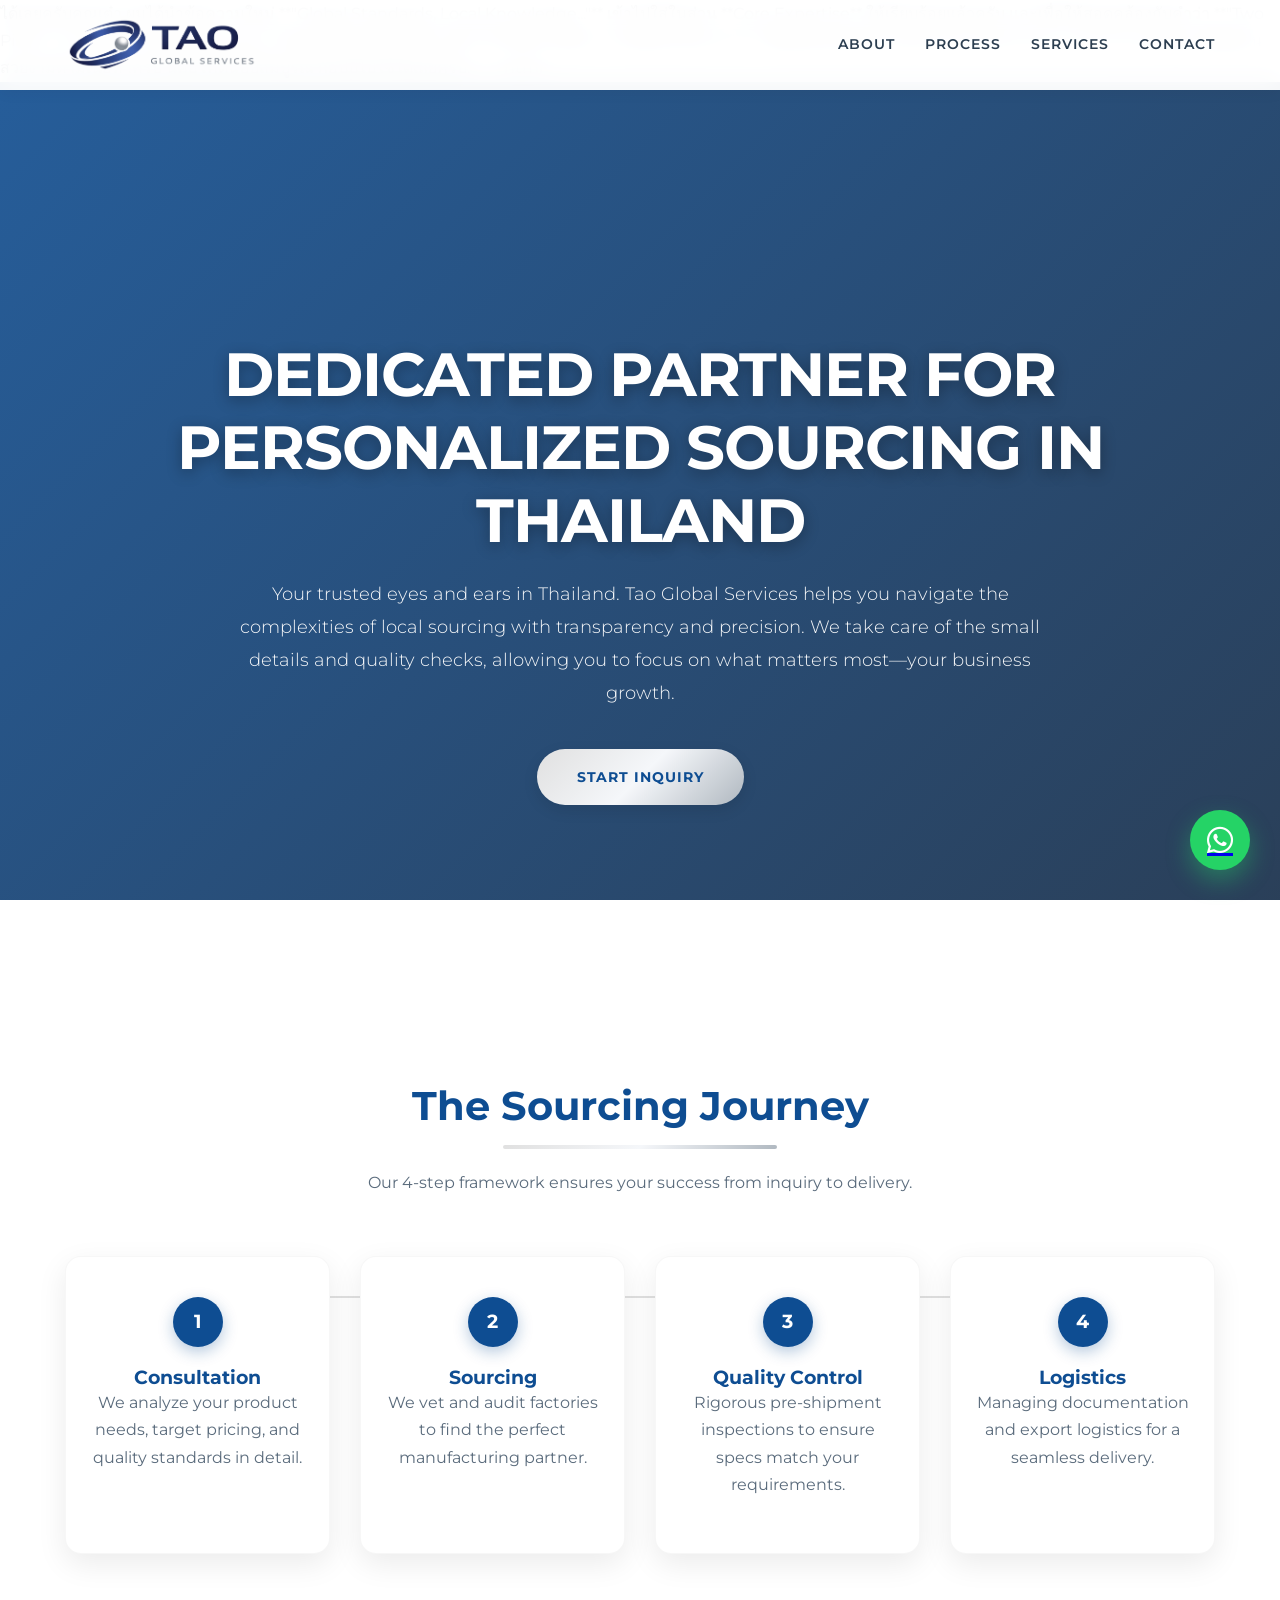
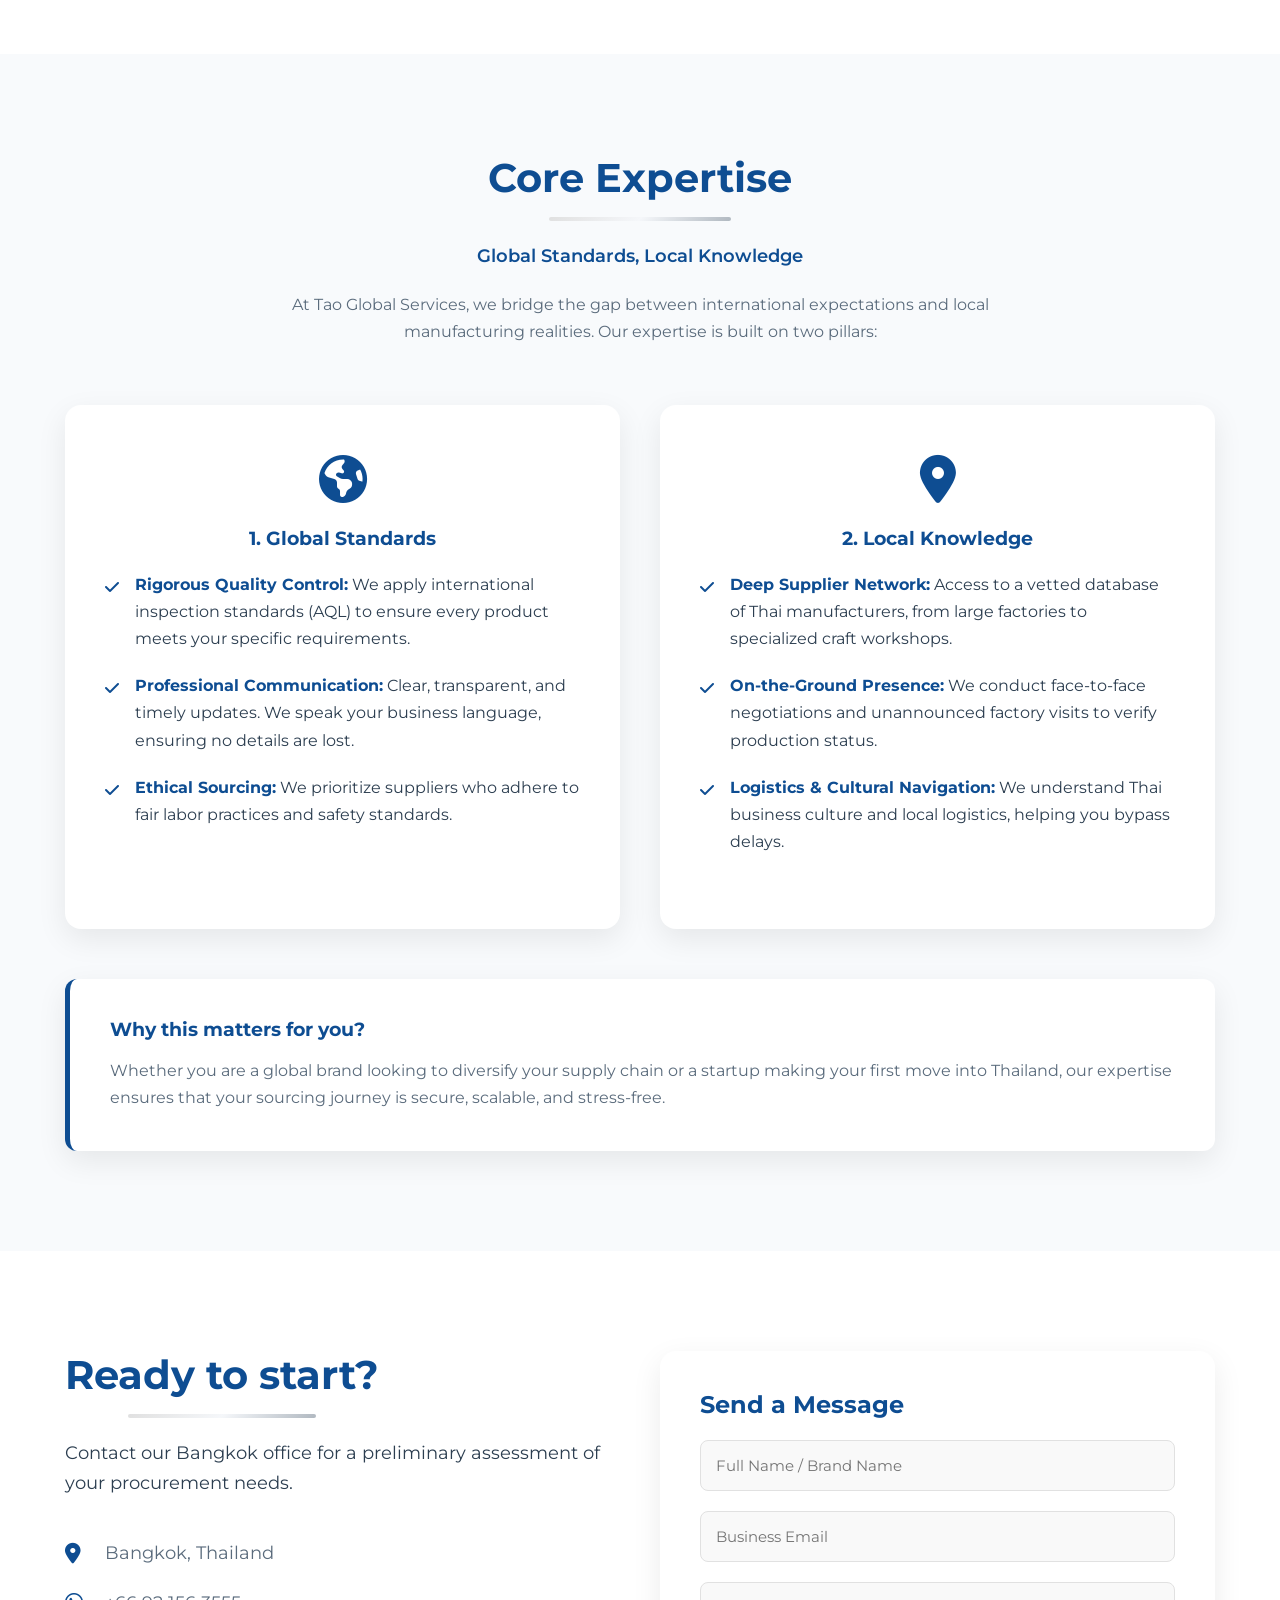
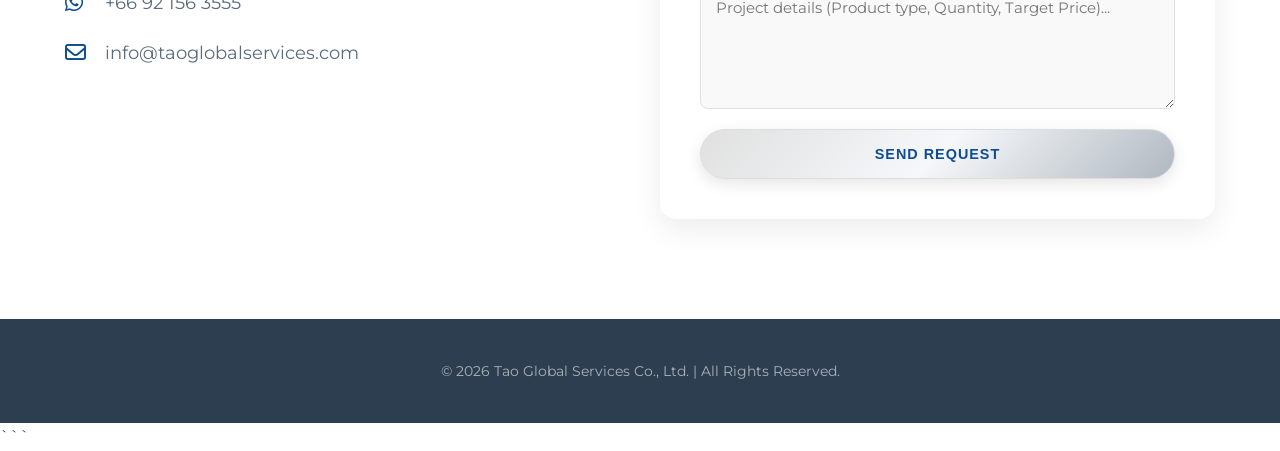
==== index.html @ 36259d22 "Update index.html" ====
ได้เลยครับคุณเต๋า

ผมได้นำข้อความใหม่ **"Global Standards, Local Knowledge..."** เข้าไปใส่ในส่วน **Core Expertise** ให้เรียบร้อยแล้วครับ

และเพื่อให้สอดคล้องกับคำว่า **"Two Pillars" (2 เสาหลัก)** ผมจึงปรับ Layout ในส่วนนี้จากเดิมที่เป็นการ์ด 3 ใบ ให้กลายเป็น **2 คอลัมน์ (ซ้าย-ขวา)** เพื่อให้แบ่งหัวข้อ Global Standards และ Local Knowledge ได้ชัดเจนสวยงามตามเนื้อหาครับ

นี่คือโค้ดฉบับสมบูรณ์ ก๊อปปี้ไปใช้ได้เลยครับ:

```html
<!DOCTYPE html>
<html lang="en">
<head>
    <meta charset="UTF-8">
    <meta name="viewport" content="width=device-width, initial-scale=1.0, maximum-scale=1.0, user-scalable=no">
    
    <title>Tao Global Services | Professional Thailand Sourcing Solutions</title>
    <meta name="description" content="Your trusted sourcing partner in Thailand. Professional procurement, factory verification, and secure export logistics.">
    
    <link href="https://fonts.googleapis.com/css2?family=Montserrat:wght@300;400;500;600;700&display=swap" rel="stylesheet">
    <link rel="stylesheet" href="https://cdnjs.cloudflare.com/ajax/libs/font-awesome/6.4.0/css/all.min.css">

    <style>
        :root {
            --primary-blue: #0E4D92; 
            --secondary-blue: #0b3c73;
            --silver-gradient: linear-gradient(135deg, #E0E0E0 0%, #F5F7FA 50%, #B0B8C0 100%);
            --white: #FFFFFF;
            --bg-light: #F8FAFC;
            --text-dark: #2C3E50;
            --text-gray: #5a6b7c;
            --transition: all 0.4s cubic-bezier(0.165, 0.84, 0.44, 1);
            --shadow-card: 0 10px 30px rgba(0,0,0,0.08);
        }

        /* Reset & Base */
        * { box-sizing: border-box; margin: 0; padding: 0; }
        html { scroll-behavior: smooth; }
        body { 
            font-family: 'Montserrat', sans-serif; 
            background-color: var(--white); 
            color: var(--text-dark); 
            line-height: 1.7; 
            overflow-x: hidden;
        }

        /* Animation Classes */
        .reveal { opacity: 0; transform: translateY(30px); transition: var(--transition); }
        .reveal.active { opacity: 1; transform: translateY(0); }

        /* Typography */
        h1, h2, h3 { color: var(--primary-blue); font-weight: 700; line-height: 1.2; }
        h1 { font-size: clamp(2.2rem, 5vw, 3.8rem); text-transform: uppercase; letter-spacing: -1px; }
        h2 { font-size: clamp(1.8rem, 4vw, 2.5rem); margin-bottom: 20px; position: relative; display: inline-block; }
        h2::after { content: ''; display: block; width: 60%; height: 4px; background: var(--silver-gradient); margin: 15px auto 0; border-radius: 2px; }
        p { color: var(--text-gray); margin-bottom: 15px; }

        /* Utility */
        .container { width: 100%; max-width: 1200px; margin: 0 auto; padding: 0 25px; }
        .section { padding: 100px 0; }
        .text-center { text-align: center; }
        .bg-light { background-color: var(--bg-light); }

        /* HEADER & NAV */
        header { 
            position: fixed; top: 0; left: 0; width: 100%; z-index: 1000; 
            background: rgba(255, 255, 255, 0.95); 
            backdrop-filter: blur(12px); 
            box-shadow: 0 2px 15px rgba(0,0,0,0.05);
            transition: all 0.3s ease;
            padding: 15px 0;
        }
        header.scrolled { padding: 10px 0; }
        header .container { display: flex; justify-content: space-between; align-items: center; position: relative; }
        
        .logo { font-weight: 700; font-size: 1.5rem; text-decoration: none; color: var(--primary-blue); display: flex; align-items: center; gap: 10px; }
        .logo img { height: 60px; width: auto; transition: height 0.3s ease; }
        header.scrolled .logo img { height: 45px; }

        /* Desktop Nav */
        .nav-menu { display: flex; gap: 30px; align-items: center; }
        .nav-menu a { 
            color: var(--text-dark); font-weight: 600; font-size: 0.85rem; 
            text-decoration: none; text-transform: uppercase; letter-spacing: 1px;
            position: relative; padding: 5px 0;
        }
        .nav-menu a::after {
            content: ''; position: absolute; bottom: 0; left: 0; width: 0; height: 2px; 
            background: var(--primary-blue); transition: width 0.3s;
        }
        .nav-menu a:hover { color: var(--primary-blue); }
        .nav-menu a:hover::after { width: 100%; }

        /* Mobile Hamburger */
        .hamburger { display: none; cursor: pointer; font-size: 1.5rem; color: var(--primary-blue); }

        /* HERO SECTION */
        .hero { 
            min-height: 100vh; display: flex; align-items: center; 
            background: linear-gradient(135deg, rgba(14, 77, 146, 0.9), rgba(5, 30, 60, 0.85)), url('https://images.unsplash.com/photo-1486406146926-c627a92ad1ab?q=80&w=1920&auto=format&fit=crop'); 
            background-size: cover; background-position: center; background-attachment: fixed;
            color: var(--white); text-align: center;
            padding-top: 80px;
        }
        
        /* White text for Hero Header */
        .hero h1 { 
            color: #FFFFFF !important; 
            text-shadow: 0 4px 15px rgba(0,0,0,0.3);
            margin-bottom: 20px;
        }
        
        /* Updated width for the longer paragraph */
        .hero p { 
            color: rgba(255,255,255,0.95); 
            font-size: 1.15rem; 
            font-weight: 300; 
            max-width: 800px; 
            margin: 0 auto 30px;
            line-height: 1.8;
        }

        /* TIMELINE PROCESS */
        .timeline-grid { 
            display: grid; grid-template-columns: repeat(auto-fit, minmax(250px, 1fr)); 
            gap: 30px; margin-top: 60px; position: relative; 
        }
        @media (min-width: 900px) {
            .timeline-grid::before {
                content: ''; position: absolute; top: 40px; left: 0; right: 0; height: 2px;
                background: #e0e0e0; z-index: 0; margin: 0 100px;
            }
        }
        .step { 
            background: #fff; padding: 40px 25px; border-radius: 16px; 
            position: relative; box-shadow: var(--shadow-card); z-index: 1;
            border: 1px solid rgba(0,0,0,0.03);
            transition: var(--transition);
        }
        .step:hover { transform: translateY(-5px); }
        .step-num { 
            width: 50px; height: 50px; background: var(--primary-blue); color: #fff; 
            border-radius: 50%; display: flex; align-items: center; justify-content: center; 
            font-weight: 700; font-size: 1.2rem; margin: 0 auto 20px;
            box-shadow: 0 5px 15px rgba(14, 77, 146, 0.3);
        }

        /* SERVICES / CORE EXPERTISE STYLING (NEW 2 PILLARS) */
        .grid-2 { display: grid; grid-template-columns: repeat(auto-fit, minmax(350px, 1fr)); gap: 40px; align-items: start; }
        
        /* Specific card style for expertise to handle lists */
        .expertise-card { 
            padding: 50px 40px; border-radius: 16px; background: #fff; 
            transition: var(--transition); border-bottom: 4px solid transparent; 
            box-shadow: var(--shadow-card); 
            height: 100%;
        }
        .expertise-card:hover { transform: translateY(-5px); border-bottom-color: var(--primary-blue); }
        .expertise-card i { font-size: 3rem; color: var(--primary-blue); margin-bottom: 25px; display: block; text-align: center; }
        
        /* List with Checkmarks */
        .feature-list { list-style: none; padding: 0; margin-top: 20px; text-align: left; }
        .feature-list li { margin-bottom: 20px; padding-left: 30px; position: relative; color: var(--text-dark); }
        .feature-list li::before { 
            content: '\f00c'; font-family: 'Font Awesome 6 Free'; font-weight: 900; 
            position: absolute; left: 0; top: 3px; color: var(--primary-blue); font-size: 1rem; 
        }
        .feature-list strong { color: var(--primary-blue); font-weight: 700; }

        /* CONTACT SECTION */
        .contact-info p { font-size: 1.1rem; margin-bottom: 20px; display: flex; align-items: center; gap: 15px; }
        .contact-info i { color: var(--primary-blue); font-size: 1.3rem; width: 25px; }
        
        /* FORM STYLING */
        form { background:#fff; padding:40px; border-radius:16px; box-shadow: var(--shadow-card); }
        input, textarea {
            width: 100%; padding: 15px; margin-bottom: 20px; border: 1px solid #e1e1e1;
            border-radius: 8px; font-family: inherit; font-size: 0.95rem;
            transition: 0.3s; background: #f9f9f9;
        }
        input:focus, textarea:focus {
            outline: none; border-color: var(--primary-blue); background: #fff;
            box-shadow: 0 0 0 4px rgba(14, 77, 146, 0.1);
        }

        /* Buttons */
        .btn { 
            padding: 16px 40px; border-radius: 50px; font-weight: 700; 
            text-transform: uppercase; text-decoration: none; display: inline-block; 
            transition: 0.3s; cursor: pointer; border: none; letter-spacing: 1px;
            font-size: 0.9rem;
        }
        .btn-silver { 
            background: var(--silver-gradient); color: var(--primary-blue); 
            box-shadow: 0 5px 15px rgba(0,0,0,0.1);
        }
        .btn-silver:hover { 
            transform: translateY(-3px); box-shadow: 0 10px 25px rgba(0,0,0,0.15); 
            background: #fff;
        }

        /* WhatsApp */
        .whatsapp-float { 
            position: fixed; bottom: 30px; right: 30px; width: 60px; height: 60px; 
            background: #25d366; border-radius: 50%; display: flex; 
            align-items: center; justify-content: center; 
            box-shadow: 0 10px 25px rgba(37, 211, 102, 0.4); z-index: 9999; 
            transition: 0.3s;
        }
        .whatsapp-float:hover { transform: scale(1.1); }

        /* FOOTER */
        footer { background: var(--text-dark); color: #fff; padding: 40px 0; font-size: 0.9rem; }
        footer p { color: rgba(255,255,255,0.6); margin: 0; }

        /* RESPONSIVE (MOBILE) */
        @media (max-width: 900px) {
            .hamburger { display: block; }
            .nav-menu { 
                position: absolute; top: 100%; left: 0; width: 100%; 
                background: #fff; flex-direction: column; gap: 0; 
                max-height: 0; overflow: hidden; transition: 0.4s ease-in-out;
                box-shadow: 0 10px 20px rgba(0,0,0,0.05);
            }
            .nav-menu.active { max-height: 300px; padding: 20px 0; }
            .nav-menu a { width: 100%; text-align: center; padding: 15px; border-bottom: 1px solid #f0f0f0; }
            
            .section { padding: 60px 0; }
            h1 { font-size: 2.2rem; }
            .hero p { font-size: 1rem; padding: 0 10px; }
            .grid-2 { grid-template-columns: 1fr; gap: 40px; }
            .timeline-grid::before { display: none; }
        }
    </style>
</head>
<body>

    <header id="main-header">
        <div class="container">
            <a href="#" class="logo">
                <img src="logo.png" alt="Tao Global Services Logo">
            </a>

            <div class="hamburger" id="mobile-toggle">
                <i class="fa-solid fa-bars"></i>
            </div>

            <nav class="nav-menu" id="nav-menu">
                <a href="#about" onclick="closeMenu()">About</a>
                <a href="#process" onclick="closeMenu()">Process</a>
                <a href="#services" onclick="closeMenu()">Services</a>
                <a href="#contact" onclick="closeMenu()">Contact</a>
            </nav>
        </div>
    </header>

    <section id="about" class="hero">
        <div class="container">
            <h1 class="reveal">Dedicated Partner for <br> Personalized Sourcing in Thailand</h1>
            <p class="reveal">
                Your trusted eyes and ears in Thailand. Tao Global Services helps you navigate the complexities of local sourcing with transparency and precision. We take care of the small details and quality checks, allowing you to focus on what matters most—your business growth.
            </p>
            <div class="reveal" style="margin-top: 40px;">
                <a href="#contact" class="btn btn-silver">Start Inquiry</a>
            </div>
        </div>
    </section>

    <section id="process" class="section">
        <div class="container text-center">
            <h2 class="reveal">The Sourcing Journey</h2>
            <p class="reveal">Our 4-step framework ensures your success from inquiry to delivery.</p>
            
            <div class="timeline-grid">
                <div class="step reveal">
                    <div class="step-num">1</div>
                    <h3>Consultation</h3>
                    <p>We analyze your product needs, target pricing, and quality standards in detail.</p>
                </div>
                <div class="step reveal">
                    <div class="step-num">2</div>
                    <h3>Sourcing</h3>
                    <p>We vet and audit factories to find the perfect manufacturing partner.</p>
                </div>
                <div class="step reveal">
                    <div class="step-num">3</div>
                    <h3>Quality Control</h3>
                    <p>Rigorous pre-shipment inspections to ensure specs match your requirements.</p>
                </div>
                <div class="step reveal">
                    <div class="step-num">4</div>
                    <h3>Logistics</h3>
                    <p>Managing documentation and export logistics for a seamless delivery.</p>
                </div>
            </div>
        </div>
    </section>

    <section id="services" class="section bg-light">
        <div class="container">
            <div class="text-center reveal" style="margin-bottom: 60px;">
                <h2>Core Expertise</h2>
                <p style="font-size:1.1rem; color: var(--primary-blue); font-weight:600;">Global Standards, Local Knowledge</p>
                <p style="max-width: 800px; margin: 20px auto;">
                    At Tao Global Services, we bridge the gap between international expectations and local manufacturing realities. Our expertise is built on two pillars:
                </p>
            </div>
            
            <div class="grid-2" style="align-items: stretch;">
                
                <div class="expertise-card reveal">
                    <i class="fa-solid fa-earth-americas"></i>
                    <h3 class="text-center">1. Global Standards</h3>
                    <ul class="feature-list">
                        <li><strong>Rigorous Quality Control:</strong> We apply international inspection standards (AQL) to ensure every product meets your specific requirements.</li>
                        <li><strong>Professional Communication:</strong> Clear, transparent, and timely updates. We speak your business language, ensuring no details are lost.</li>
                        <li><strong>Ethical Sourcing:</strong> We prioritize suppliers who adhere to fair labor practices and safety standards.</li>
                    </ul>
                </div>

                <div class="expertise-card reveal">
                    <i class="fa-solid fa-location-dot"></i>
                    <h3 class="text-center">2. Local Knowledge</h3>
                    <ul class="feature-list">
                        <li><strong>Deep Supplier Network:</strong> Access to a vetted database of Thai manufacturers, from large factories to specialized craft workshops.</li>
                        <li><strong>On-the-Ground Presence:</strong> We conduct face-to-face negotiations and unannounced factory visits to verify production status.</li>
                        <li><strong>Logistics & Cultural Navigation:</strong> We understand Thai business culture and local logistics, helping you bypass delays.</li>
                    </ul>
                </div>

            </div>

            <div class="reveal" style="margin-top: 50px; background: #fff; padding: 40px; border-radius: 12px; border-left: 5px solid var(--primary-blue); box-shadow: var(--shadow-card);">
                <h3 style="margin-bottom: 15px;">Why this matters for you?</h3>
                <p style="margin-bottom: 0;">Whether you are a global brand looking to diversify your supply chain or a startup making your first move into Thailand, our expertise ensures that your sourcing journey is secure, scalable, and stress-free.</p>
            </div>
        </div>
    </section>

    <section id="contact" class="section">
        <div class="container">
            <div class="grid-2">
                <div class="reveal contact-info">
                    <h2>Ready to start?</h2>
                    <p style="color:var(--text-dark);">Contact our Bangkok office for a preliminary assessment of your procurement needs.</p>
                    <div style="margin-top: 40px;">
                        <p><i class="fa-solid fa-location-dot"></i> Bangkok, Thailand</p>
                        <p><i class="fa-brands fa-whatsapp"></i> +66 92 156 3555</p>
                        <p><i class="fa-regular fa-envelope"></i> info@taoglobalservices.com</p>
                    </div>
                </div>
                <div class="reveal">
                    <form action="https://formspree.io/f/mojqeqaz" method="POST">
                        <h3 style="margin-bottom:20px; font-size:1.5rem;">Send a Message</h3>
                        <input type="text" name="name" placeholder="Full Name / Brand Name" required>
                        <input type="email" name="email" placeholder="Business Email" required>
                        <textarea name="message" rows="5" placeholder="Project details (Product type, Quantity, Target Price)..." required></textarea>
                        <button type="submit" class="btn btn-silver" style="width:100%; border:1px solid #ddd;">Send Request</button>
                    </form>
                </div>
            </div>
        </div>
    </section>

    <footer>
        <div class="container text-center">
            <p>&copy; 2026 Tao Global Services Co., Ltd. | All Rights Reserved.</p>
        </div>
    </footer>

    <a href="https://wa.me/66921563555" class="whatsapp-float" target="_blank">
        <i class="fa-brands fa-whatsapp" style="color:white; font-size: 30px;"></i>
    </a>

    <script>
        // Header Shrink
        window.addEventListener('scroll', function() {
            const header = document.getElementById('main-header');
            if (window.scrollY > 50) {
                header.classList.add('scrolled');
            } else {
                header.classList.remove('scrolled');
            }
        });

        // Mobile Menu Toggle
        const toggle = document.getElementById('mobile-toggle');
        const nav = document.getElementById('nav-menu');
        
        toggle.addEventListener('click', () => {
            nav.classList.toggle('active');
        });

        function closeMenu() {
            nav.classList.remove('active');
        }

        // Scroll Reveal Animation
        const observer = new IntersectionObserver((entries) => {
            entries.forEach(entry => {
                if (entry.isIntersecting) {
                    entry.target.classList.add('active');
                }
            });
        }, { threshold: 0.1 });

        document.querySelectorAll('.reveal').forEach((el) => observer.observe(el));
    </script>

</body>
</html>

```
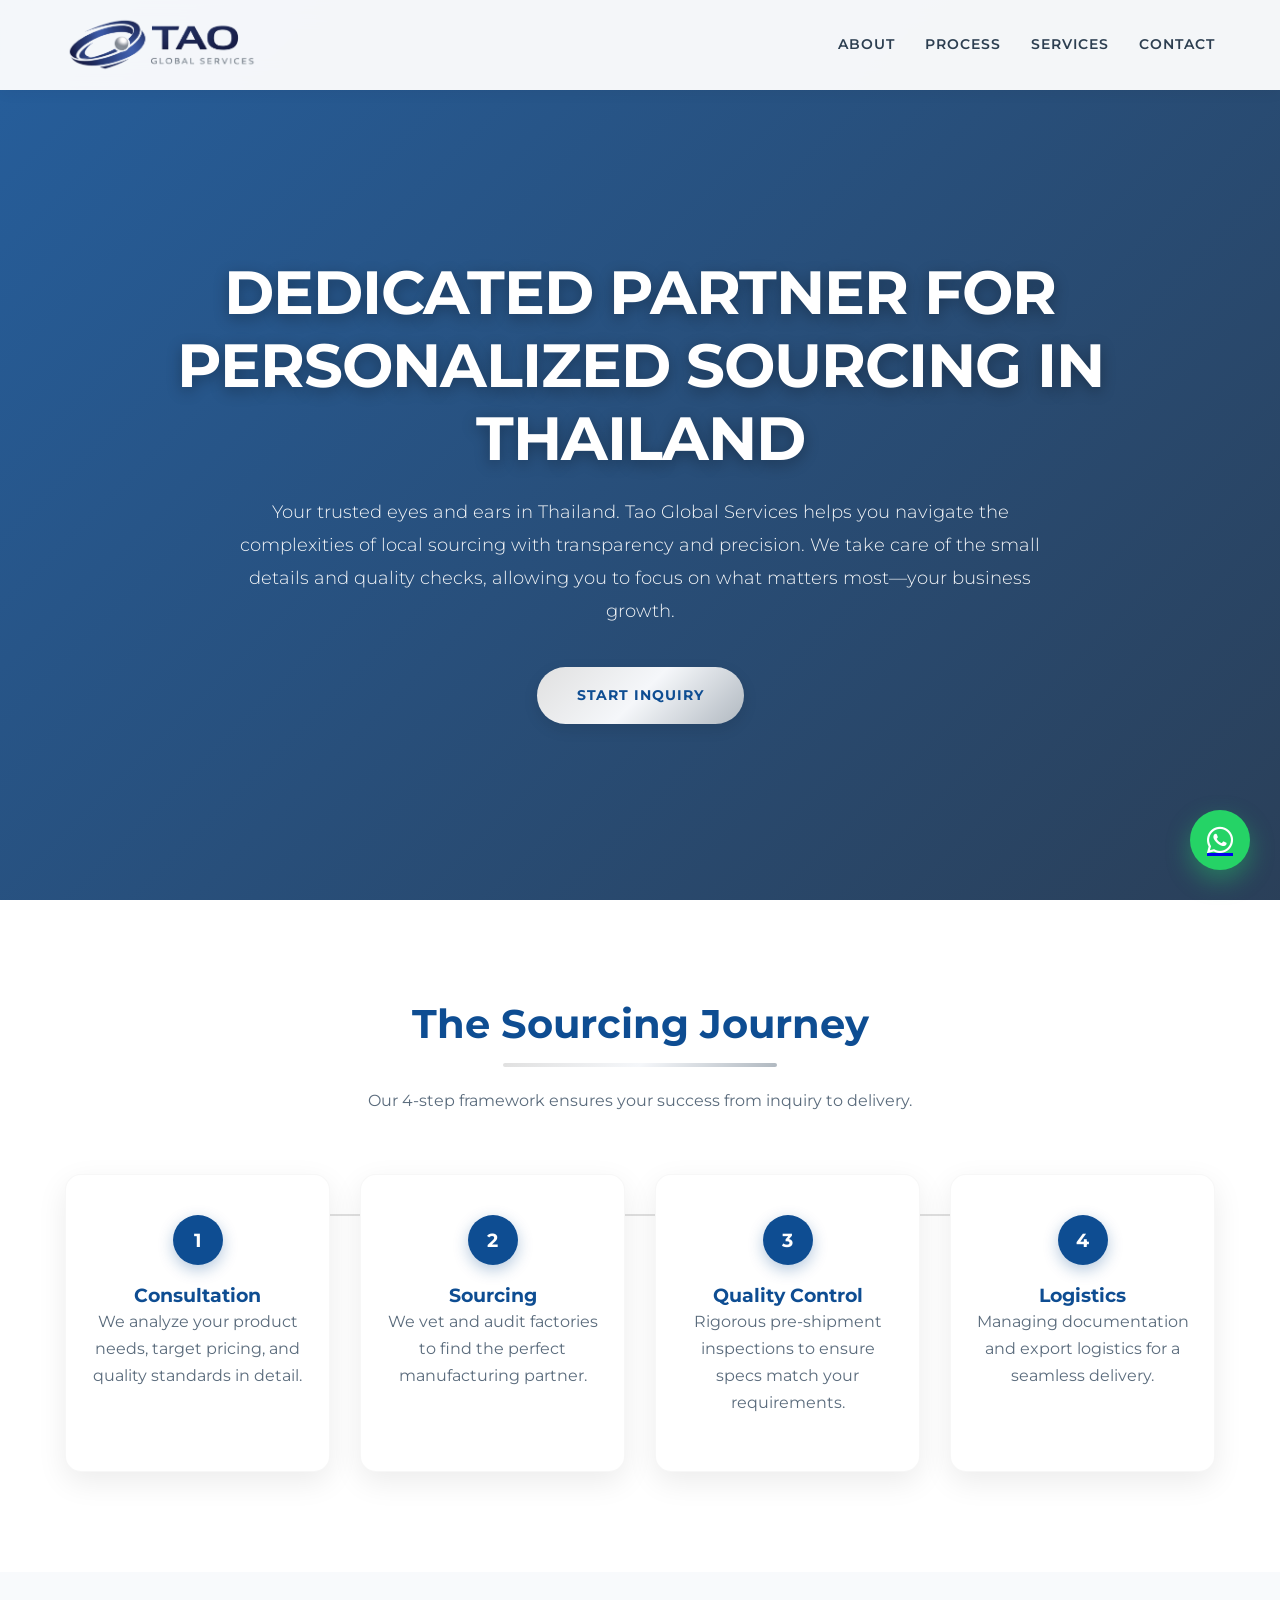
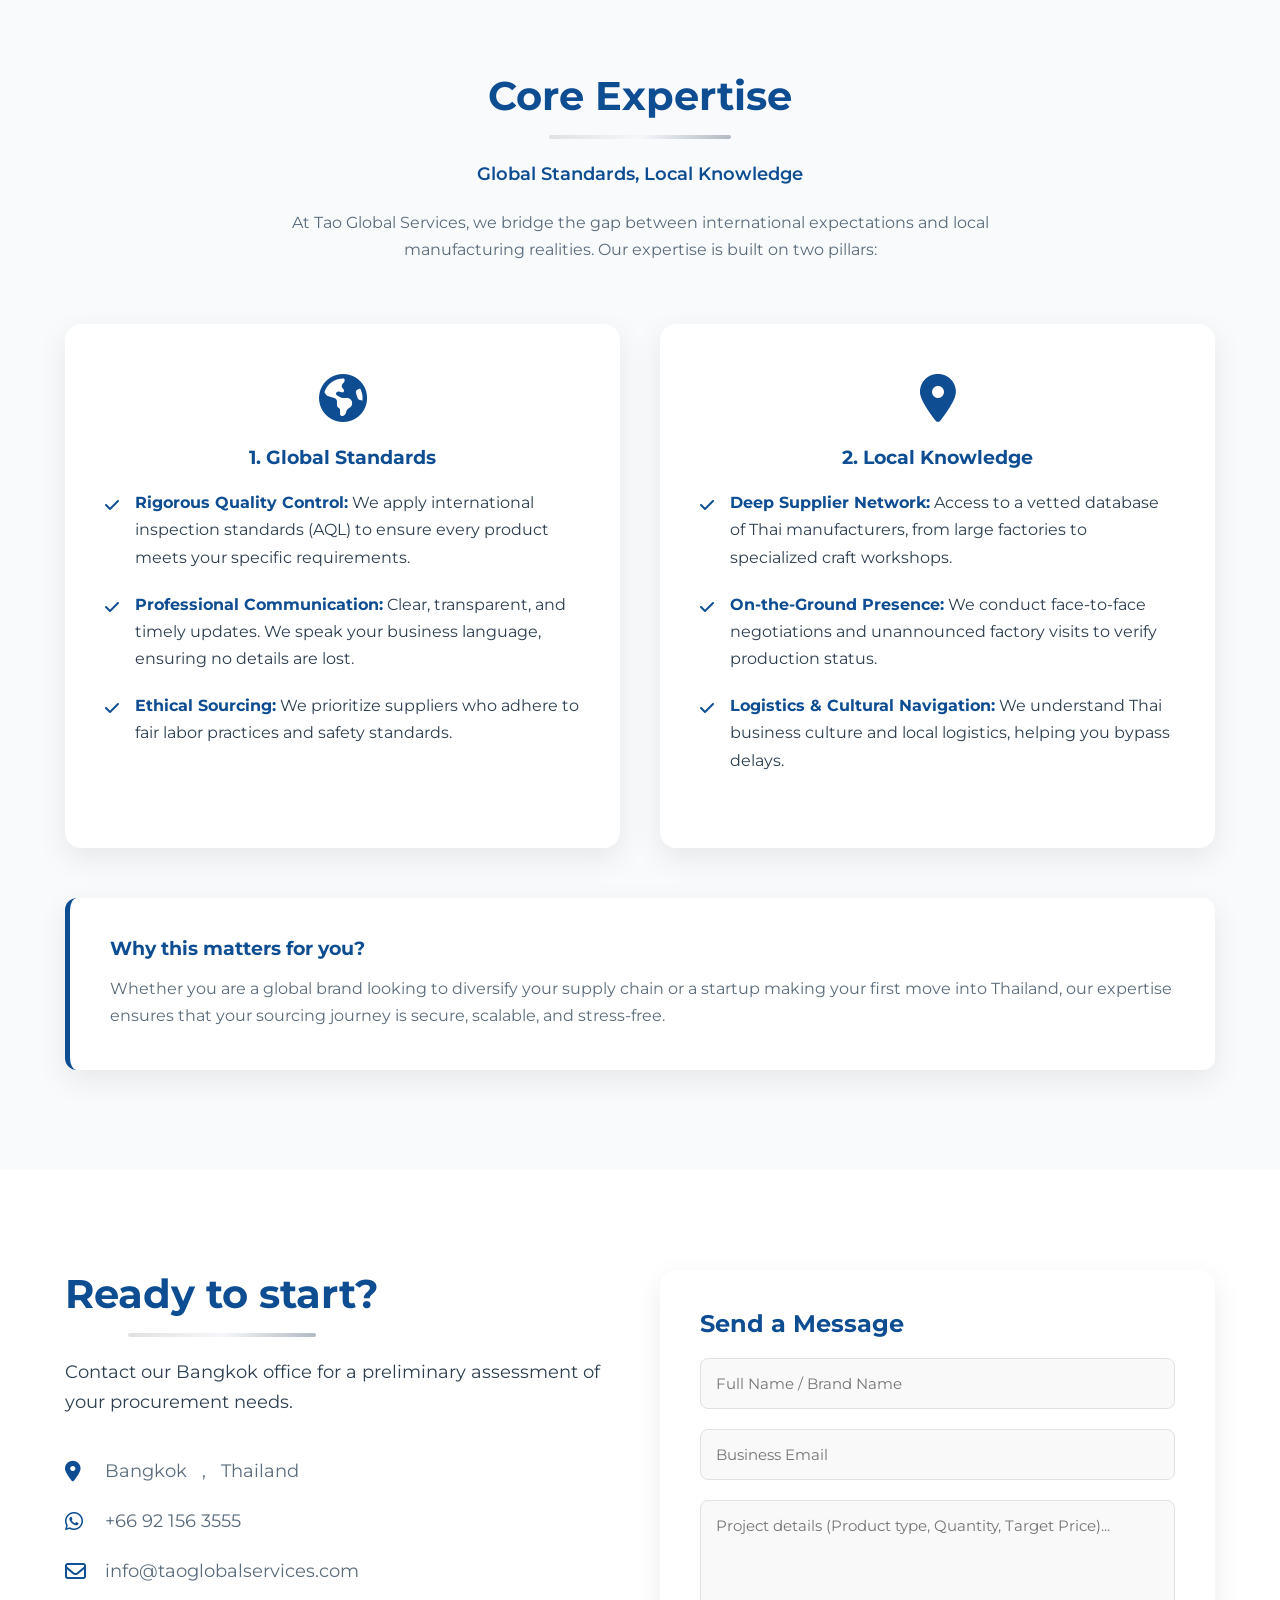
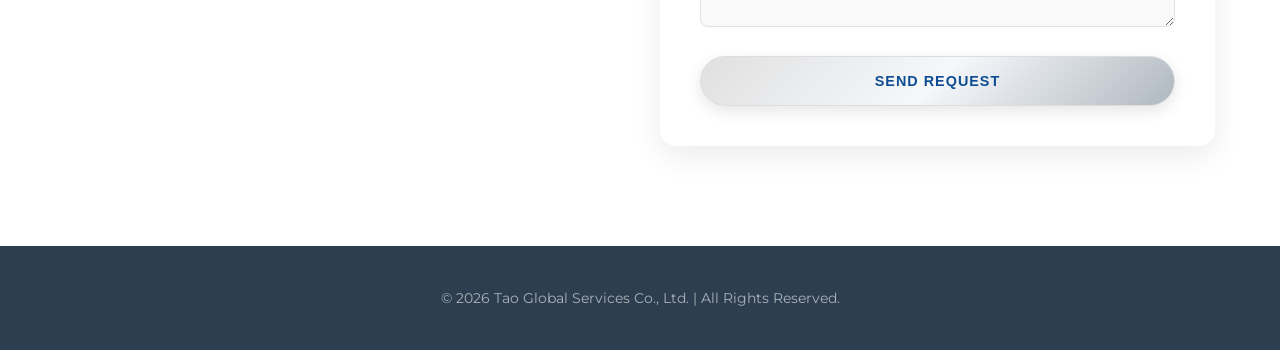
==== commit 323347f9: "Update index.html" ====
--- a/index.html
+++ b/index.html
@@ -1,22 +1,23 @@
-ได้เลยครับคุณเต๋า
-
-ผมได้นำข้อความใหม่ **"Global Standards, Local Knowledge..."** เข้าไปใส่ในส่วน **Core Expertise** ให้เรียบร้อยแล้วครับ
-
-และเพื่อให้สอดคล้องกับคำว่า **"Two Pillars" (2 เสาหลัก)** ผมจึงปรับ Layout ในส่วนนี้จากเดิมที่เป็นการ์ด 3 ใบ ให้กลายเป็น **2 คอลัมน์ (ซ้าย-ขวา)** เพื่อให้แบ่งหัวข้อ Global Standards และ Local Knowledge ได้ชัดเจนสวยงามตามเนื้อหาครับ
-
-นี่คือโค้ดฉบับสมบูรณ์ ก๊อปปี้ไปใช้ได้เลยครับ:
-
-```html
 <!DOCTYPE html>
 <html lang="en">
 <head>
     <meta charset="UTF-8">
     <meta name="viewport" content="width=device-width, initial-scale=1.0, maximum-scale=1.0, user-scalable=no">
     
-    <title>Tao Global Services | Professional Thailand Sourcing Solutions</title>
-    <meta name="description" content="Your trusted sourcing partner in Thailand. Professional procurement, factory verification, and secure export logistics.">
+    <title>Tao Global Services | Professional Thailand Sourcing & Procurement</title>
+    <meta name="description" content="Your dedicated sourcing partner in Thailand. We handle factory verification, quality control (QC), and export logistics. Global standards, local expertise.">
+    <meta name="keywords" content="Thailand Sourcing Agent, Sourcing Company Bangkok, Factory Audit Thailand, Procurement Service Thailand, Tao Global Services">
+    <meta name="author" content="Tao Global Services Co., Ltd.">
     
-    <link href="https://fonts.googleapis.com/css2?family=Montserrat:wght@300;400;500;600;700&display=swap" rel="stylesheet">
+    <link rel="canonical" href="https://www.taoglobalservices.com/" />
+
+    <link rel="icon" type="image/png" href="favicon.png">
+
+    <meta property="og:type" content="website">
+    <meta property="og:url" content="https://www.taoglobalservices.com/">
+    <meta property="og:title" content="Tao Global Services | Your Sourcing Gateway to Thailand">
+    <meta property="og:description" content="Transparency, Reliability, Growth. We bridge the gap between international expectations and local manufacturing realities.">
+    <meta property="og:image" content="https://images.unsplash.com/photo-1486406146926-c627a92ad1ab?q=80&w=1200"> <link href="https://fonts.googleapis.com/css2?family=Montserrat:wght@300;400;500;600;700&display=swap" rel="stylesheet">
     <link rel="stylesheet" href="https://cdnjs.cloudflare.com/ajax/libs/font-awesome/6.4.0/css/all.min.css">
 
     <style>
@@ -76,7 +77,6 @@
         .logo img { height: 60px; width: auto; transition: height 0.3s ease; }
         header.scrolled .logo img { height: 45px; }
 
-        /* Desktop Nav */
         .nav-menu { display: flex; gap: 30px; align-items: center; }
         .nav-menu a { 
             color: var(--text-dark); font-weight: 600; font-size: 0.85rem; 
@@ -90,7 +90,6 @@
         .nav-menu a:hover { color: var(--primary-blue); }
         .nav-menu a:hover::after { width: 100%; }
 
-        /* Mobile Hamburger */
         .hamburger { display: none; cursor: pointer; font-size: 1.5rem; color: var(--primary-blue); }
 
         /* HERO SECTION */
@@ -101,22 +100,14 @@
             color: var(--white); text-align: center;
             padding-top: 80px;
         }
-        
-        /* White text for Hero Header */
         .hero h1 { 
             color: #FFFFFF !important; 
             text-shadow: 0 4px 15px rgba(0,0,0,0.3);
             margin-bottom: 20px;
         }
-        
-        /* Updated width for the longer paragraph */
         .hero p { 
-            color: rgba(255,255,255,0.95); 
-            font-size: 1.15rem; 
-            font-weight: 300; 
-            max-width: 800px; 
-            margin: 0 auto 30px;
-            line-height: 1.8;
+            color: rgba(255,255,255,0.95); font-size: 1.15rem; font-weight: 300; 
+            max-width: 800px; margin: 0 auto 30px; line-height: 1.8;
         }
 
         /* TIMELINE PROCESS */
@@ -133,8 +124,7 @@
         .step { 
             background: #fff; padding: 40px 25px; border-radius: 16px; 
             position: relative; box-shadow: var(--shadow-card); z-index: 1;
-            border: 1px solid rgba(0,0,0,0.03);
-            transition: var(--transition);
+            border: 1px solid rgba(0,0,0,0.03); transition: var(--transition);
         }
         .step:hover { transform: translateY(-5px); }
         .step-num { 
@@ -144,20 +134,16 @@
             box-shadow: 0 5px 15px rgba(14, 77, 146, 0.3);
         }
 
-        /* SERVICES / CORE EXPERTISE STYLING (NEW 2 PILLARS) */
+        /* EXPERTISE SECTION */
         .grid-2 { display: grid; grid-template-columns: repeat(auto-fit, minmax(350px, 1fr)); gap: 40px; align-items: start; }
-        
-        /* Specific card style for expertise to handle lists */
         .expertise-card { 
             padding: 50px 40px; border-radius: 16px; background: #fff; 
             transition: var(--transition); border-bottom: 4px solid transparent; 
-            box-shadow: var(--shadow-card); 
-            height: 100%;
+            box-shadow: var(--shadow-card); height: 100%;
         }
         .expertise-card:hover { transform: translateY(-5px); border-bottom-color: var(--primary-blue); }
         .expertise-card i { font-size: 3rem; color: var(--primary-blue); margin-bottom: 25px; display: block; text-align: center; }
         
-        /* List with Checkmarks */
         .feature-list { list-style: none; padding: 0; margin-top: 20px; text-align: left; }
         .feature-list li { margin-bottom: 20px; padding-left: 30px; position: relative; color: var(--text-dark); }
         .feature-list li::before { 
@@ -170,7 +156,6 @@
         .contact-info p { font-size: 1.1rem; margin-bottom: 20px; display: flex; align-items: center; gap: 15px; }
         .contact-info i { color: var(--primary-blue); font-size: 1.3rem; width: 25px; }
         
-        /* FORM STYLING */
         form { background:#fff; padding:40px; border-radius:16px; box-shadow: var(--shadow-card); }
         input, textarea {
             width: 100%; padding: 15px; margin-bottom: 20px; border: 1px solid #e1e1e1;
@@ -182,37 +167,28 @@
             box-shadow: 0 0 0 4px rgba(14, 77, 146, 0.1);
         }
 
-        /* Buttons */
         .btn { 
             padding: 16px 40px; border-radius: 50px; font-weight: 700; 
             text-transform: uppercase; text-decoration: none; display: inline-block; 
-            transition: 0.3s; cursor: pointer; border: none; letter-spacing: 1px;
-            font-size: 0.9rem;
+            transition: 0.3s; cursor: pointer; border: none; letter-spacing: 1px; font-size: 0.9rem;
         }
         .btn-silver { 
-            background: var(--silver-gradient); color: var(--primary-blue); 
-            box-shadow: 0 5px 15px rgba(0,0,0,0.1);
+            background: var(--silver-gradient); color: var(--primary-blue); box-shadow: 0 5px 15px rgba(0,0,0,0.1);
         }
         .btn-silver:hover { 
-            transform: translateY(-3px); box-shadow: 0 10px 25px rgba(0,0,0,0.15); 
-            background: #fff;
-        }
-
-        /* WhatsApp */
+            transform: translateY(-3px); box-shadow: 0 10px 25px rgba(0,0,0,0.15); background: #fff;
+        }
+
         .whatsapp-float { 
             position: fixed; bottom: 30px; right: 30px; width: 60px; height: 60px; 
-            background: #25d366; border-radius: 50%; display: flex; 
-            align-items: center; justify-content: center; 
-            box-shadow: 0 10px 25px rgba(37, 211, 102, 0.4); z-index: 9999; 
-            transition: 0.3s;
+            background: #25d366; border-radius: 50%; display: flex; align-items: center; justify-content: center; 
+            box-shadow: 0 10px 25px rgba(37, 211, 102, 0.4); z-index: 9999; transition: 0.3s;
         }
         .whatsapp-float:hover { transform: scale(1.1); }
 
-        /* FOOTER */
         footer { background: var(--text-dark); color: #fff; padding: 40px 0; font-size: 0.9rem; }
         footer p { color: rgba(255,255,255,0.6); margin: 0; }
 
-        /* RESPONSIVE (MOBILE) */
         @media (max-width: 900px) {
             .hamburger { display: block; }
             .nav-menu { 
@@ -223,7 +199,6 @@
             }
             .nav-menu.active { max-height: 300px; padding: 20px 0; }
             .nav-menu a { width: 100%; text-align: center; padding: 15px; border-bottom: 1px solid #f0f0f0; }
-            
             .section { padding: 60px 0; }
             h1 { font-size: 2.2rem; }
             .hero p { font-size: 1rem; padding: 0 10px; }
@@ -237,7 +212,7 @@
     <header id="main-header">
         <div class="container">
             <a href="#" class="logo">
-                <img src="logo.png" alt="Tao Global Services Logo">
+                <img src="logo.png" alt="Tao Global Services - Thailand Sourcing Agency Logo">
             </a>
 
             <div class="hamburger" id="mobile-toggle">
@@ -253,113 +228,115 @@
         </div>
     </header>
 
-    <section id="about" class="hero">
-        <div class="container">
-            <h1 class="reveal">Dedicated Partner for <br> Personalized Sourcing in Thailand</h1>
-            <p class="reveal">
-                Your trusted eyes and ears in Thailand. Tao Global Services helps you navigate the complexities of local sourcing with transparency and precision. We take care of the small details and quality checks, allowing you to focus on what matters most—your business growth.
-            </p>
-            <div class="reveal" style="margin-top: 40px;">
-                <a href="#contact" class="btn btn-silver">Start Inquiry</a>
+    <main>
+        <section id="about" class="hero">
+            <div class="container">
+                <h1 class="reveal">Dedicated Partner for <br> Personalized Sourcing in Thailand</h1>
+                <p class="reveal">
+                    Your trusted eyes and ears in Thailand. Tao Global Services helps you navigate the complexities of local sourcing with transparency and precision. We take care of the small details and quality checks, allowing you to focus on what matters most—your business growth.
+                </p>
+                <div class="reveal" style="margin-top: 40px;">
+                    <a href="#contact" class="btn btn-silver">Start Inquiry</a>
+                </div>
             </div>
-        </div>
-    </section>
-
-    <section id="process" class="section">
-        <div class="container text-center">
-            <h2 class="reveal">The Sourcing Journey</h2>
-            <p class="reveal">Our 4-step framework ensures your success from inquiry to delivery.</p>
-            
-            <div class="timeline-grid">
-                <div class="step reveal">
-                    <div class="step-num">1</div>
-                    <h3>Consultation</h3>
-                    <p>We analyze your product needs, target pricing, and quality standards in detail.</p>
-                </div>
-                <div class="step reveal">
-                    <div class="step-num">2</div>
-                    <h3>Sourcing</h3>
-                    <p>We vet and audit factories to find the perfect manufacturing partner.</p>
-                </div>
-                <div class="step reveal">
-                    <div class="step-num">3</div>
-                    <h3>Quality Control</h3>
-                    <p>Rigorous pre-shipment inspections to ensure specs match your requirements.</p>
-                </div>
-                <div class="step reveal">
-                    <div class="step-num">4</div>
-                    <h3>Logistics</h3>
-                    <p>Managing documentation and export logistics for a seamless delivery.</p>
+        </section>
+
+        <section id="process" class="section">
+            <div class="container text-center">
+                <h2 class="reveal">The Sourcing Journey</h2>
+                <p class="reveal">Our 4-step framework ensures your success from inquiry to delivery.</p>
+                
+                <div class="timeline-grid">
+                    <div class="step reveal">
+                        <div class="step-num">1</div>
+                        <h3>Consultation</h3>
+                        <p>We analyze your product needs, target pricing, and quality standards in detail.</p>
+                    </div>
+                    <div class="step reveal">
+                        <div class="step-num">2</div>
+                        <h3>Sourcing</h3>
+                        <p>We vet and audit factories to find the perfect manufacturing partner.</p>
+                    </div>
+                    <div class="step reveal">
+                        <div class="step-num">3</div>
+                        <h3>Quality Control</h3>
+                        <p>Rigorous pre-shipment inspections to ensure specs match your requirements.</p>
+                    </div>
+                    <div class="step reveal">
+                        <div class="step-num">4</div>
+                        <h3>Logistics</h3>
+                        <p>Managing documentation and export logistics for a seamless delivery.</p>
+                    </div>
                 </div>
             </div>
-        </div>
-    </section>
-
-    <section id="services" class="section bg-light">
-        <div class="container">
-            <div class="text-center reveal" style="margin-bottom: 60px;">
-                <h2>Core Expertise</h2>
-                <p style="font-size:1.1rem; color: var(--primary-blue); font-weight:600;">Global Standards, Local Knowledge</p>
-                <p style="max-width: 800px; margin: 20px auto;">
-                    At Tao Global Services, we bridge the gap between international expectations and local manufacturing realities. Our expertise is built on two pillars:
-                </p>
+        </section>
+
+        <section id="services" class="section bg-light">
+            <div class="container">
+                <div class="text-center reveal" style="margin-bottom: 60px;">
+                    <h2>Core Expertise</h2>
+                    <p style="font-size:1.1rem; color: var(--primary-blue); font-weight:600;">Global Standards, Local Knowledge</p>
+                    <p style="max-width: 800px; margin: 20px auto;">
+                        At Tao Global Services, we bridge the gap between international expectations and local manufacturing realities. Our expertise is built on two pillars:
+                    </p>
+                </div>
+                
+                <div class="grid-2" style="align-items: stretch;">
+                    <div class="expertise-card reveal">
+                        <i class="fa-solid fa-earth-americas"></i>
+                        <h3 class="text-center">1. Global Standards</h3>
+                        <ul class="feature-list">
+                            <li><strong>Rigorous Quality Control:</strong> We apply international inspection standards (AQL) to ensure every product meets your specific requirements.</li>
+                            <li><strong>Professional Communication:</strong> Clear, transparent, and timely updates. We speak your business language, ensuring no details are lost.</li>
+                            <li><strong>Ethical Sourcing:</strong> We prioritize suppliers who adhere to fair labor practices and safety standards.</li>
+                        </ul>
+                    </div>
+
+                    <div class="expertise-card reveal">
+                        <i class="fa-solid fa-location-dot"></i>
+                        <h3 class="text-center">2. Local Knowledge</h3>
+                        <ul class="feature-list">
+                            <li><strong>Deep Supplier Network:</strong> Access to a vetted database of Thai manufacturers, from large factories to specialized craft workshops.</li>
+                            <li><strong>On-the-Ground Presence:</strong> We conduct face-to-face negotiations and unannounced factory visits to verify production status.</li>
+                            <li><strong>Logistics & Cultural Navigation:</strong> We understand Thai business culture and local logistics, helping you bypass delays.</li>
+                        </ul>
+                    </div>
+                </div>
+
+                <div class="reveal" style="margin-top: 50px; background: #fff; padding: 40px; border-radius: 12px; border-left: 5px solid var(--primary-blue); box-shadow: var(--shadow-card);">
+                    <h3 style="margin-bottom: 15px;">Why this matters for you?</h3>
+                    <p style="margin-bottom: 0;">Whether you are a global brand looking to diversify your supply chain or a startup making your first move into Thailand, our expertise ensures that your sourcing journey is secure, scalable, and stress-free.</p>
+                </div>
             </div>
-            
-            <div class="grid-2" style="align-items: stretch;">
-                
-                <div class="expertise-card reveal">
-                    <i class="fa-solid fa-earth-americas"></i>
-                    <h3 class="text-center">1. Global Standards</h3>
-                    <ul class="feature-list">
-                        <li><strong>Rigorous Quality Control:</strong> We apply international inspection standards (AQL) to ensure every product meets your specific requirements.</li>
-                        <li><strong>Professional Communication:</strong> Clear, transparent, and timely updates. We speak your business language, ensuring no details are lost.</li>
-                        <li><strong>Ethical Sourcing:</strong> We prioritize suppliers who adhere to fair labor practices and safety standards.</li>
-                    </ul>
-                </div>
-
-                <div class="expertise-card reveal">
-                    <i class="fa-solid fa-location-dot"></i>
-                    <h3 class="text-center">2. Local Knowledge</h3>
-                    <ul class="feature-list">
-                        <li><strong>Deep Supplier Network:</strong> Access to a vetted database of Thai manufacturers, from large factories to specialized craft workshops.</li>
-                        <li><strong>On-the-Ground Presence:</strong> We conduct face-to-face negotiations and unannounced factory visits to verify production status.</li>
-                        <li><strong>Logistics & Cultural Navigation:</strong> We understand Thai business culture and local logistics, helping you bypass delays.</li>
-                    </ul>
-                </div>
-
+        </section>
+
+        <section id="contact" class="section">
+            <div class="container">
+                <div class="grid-2">
+                    <div class="reveal contact-info">
+                        <h2>Ready to start?</h2>
+                        <p style="color:var(--text-dark);">Contact our Bangkok office for a preliminary assessment of your procurement needs.</p>
+                        <div style="margin-top: 40px;">
+                            <div itemscope itemtype="https://schema.org/PostalAddress">
+                                <p><i class="fa-solid fa-location-dot"></i> <span itemprop="addressLocality">Bangkok</span>, <span itemprop="addressCountry">Thailand</span></p>
+                            </div>
+                            <p><i class="fa-brands fa-whatsapp"></i> +66 92 156 3555</p>
+                            <p><i class="fa-regular fa-envelope"></i> info@taoglobalservices.com</p>
+                        </div>
+                    </div>
+                    <div class="reveal">
+                        <form action="https://formspree.io/f/mojqeqaz" method="POST">
+                            <h3 style="margin-bottom:20px; font-size:1.5rem;">Send a Message</h3>
+                            <input type="text" name="name" placeholder="Full Name / Brand Name" required>
+                            <input type="email" name="email" placeholder="Business Email" required>
+                            <textarea name="message" rows="5" placeholder="Project details (Product type, Quantity, Target Price)..." required></textarea>
+                            <button type="submit" class="btn btn-silver" style="width:100%; border:1px solid #ddd;">Send Request</button>
+                        </form>
+                    </div>
+                </div>
             </div>
-
-            <div class="reveal" style="margin-top: 50px; background: #fff; padding: 40px; border-radius: 12px; border-left: 5px solid var(--primary-blue); box-shadow: var(--shadow-card);">
-                <h3 style="margin-bottom: 15px;">Why this matters for you?</h3>
-                <p style="margin-bottom: 0;">Whether you are a global brand looking to diversify your supply chain or a startup making your first move into Thailand, our expertise ensures that your sourcing journey is secure, scalable, and stress-free.</p>
-            </div>
-        </div>
-    </section>
-
-    <section id="contact" class="section">
-        <div class="container">
-            <div class="grid-2">
-                <div class="reveal contact-info">
-                    <h2>Ready to start?</h2>
-                    <p style="color:var(--text-dark);">Contact our Bangkok office for a preliminary assessment of your procurement needs.</p>
-                    <div style="margin-top: 40px;">
-                        <p><i class="fa-solid fa-location-dot"></i> Bangkok, Thailand</p>
-                        <p><i class="fa-brands fa-whatsapp"></i> +66 92 156 3555</p>
-                        <p><i class="fa-regular fa-envelope"></i> info@taoglobalservices.com</p>
-                    </div>
-                </div>
-                <div class="reveal">
-                    <form action="https://formspree.io/f/mojqeqaz" method="POST">
-                        <h3 style="margin-bottom:20px; font-size:1.5rem;">Send a Message</h3>
-                        <input type="text" name="name" placeholder="Full Name / Brand Name" required>
-                        <input type="email" name="email" placeholder="Business Email" required>
-                        <textarea name="message" rows="5" placeholder="Project details (Product type, Quantity, Target Price)..." required></textarea>
-                        <button type="submit" class="btn btn-silver" style="width:100%; border:1px solid #ddd;">Send Request</button>
-                    </form>
-                </div>
-            </div>
-        </div>
-    </section>
+        </section>
+    </main>
 
     <footer>
         <div class="container text-center">
@@ -367,9 +344,38 @@
         </div>
     </footer>
 
-    <a href="https://wa.me/66921563555" class="whatsapp-float" target="_blank">
+    <a href="https://wa.me/66921563555" class="whatsapp-float" target="_blank" aria-label="Chat with us on WhatsApp">
         <i class="fa-brands fa-whatsapp" style="color:white; font-size: 30px;"></i>
     </a>
+
+    <script type="application/ld+json">
+    {
+      "@context": "https://schema.org",
+      "@type": "ProfessionalService",
+      "name": "Tao Global Services Co., Ltd.",
+      "image": "https://www.taoglobalservices.com/logo.png",
+      "description": "Professional sourcing and procurement services in Thailand. Factory audits, QC, and logistics.",
+      "address": {
+        "@type": "PostalAddress",
+        "addressLocality": "Bangkok",
+        "addressCountry": "TH"
+      },
+      "telephone": "+66921563555",
+      "priceRange": "$$",
+      "openingHoursSpecification": {
+        "@type": "OpeningHoursSpecification",
+        "dayOfWeek": [
+          "Monday",
+          "Tuesday",
+          "Wednesday",
+          "Thursday",
+          "Friday"
+        ],
+        "opens": "09:00",
+        "closes": "18:00"
+      }
+    }
+    </script>
 
     <script>
         // Header Shrink
@@ -382,19 +388,17 @@
             }
         });
 
-        // Mobile Menu Toggle
+        // Mobile Menu
         const toggle = document.getElementById('mobile-toggle');
         const nav = document.getElementById('nav-menu');
-        
         toggle.addEventListener('click', () => {
             nav.classList.toggle('active');
         });
-
         function closeMenu() {
             nav.classList.remove('active');
         }
 
-        // Scroll Reveal Animation
+        // Animation
         const observer = new IntersectionObserver((entries) => {
             entries.forEach(entry => {
                 if (entry.isIntersecting) {
@@ -402,11 +406,8 @@
                 }
             });
         }, { threshold: 0.1 });
-
         document.querySelectorAll('.reveal').forEach((el) => observer.observe(el));
     </script>
 
 </body>
 </html>
-
-```
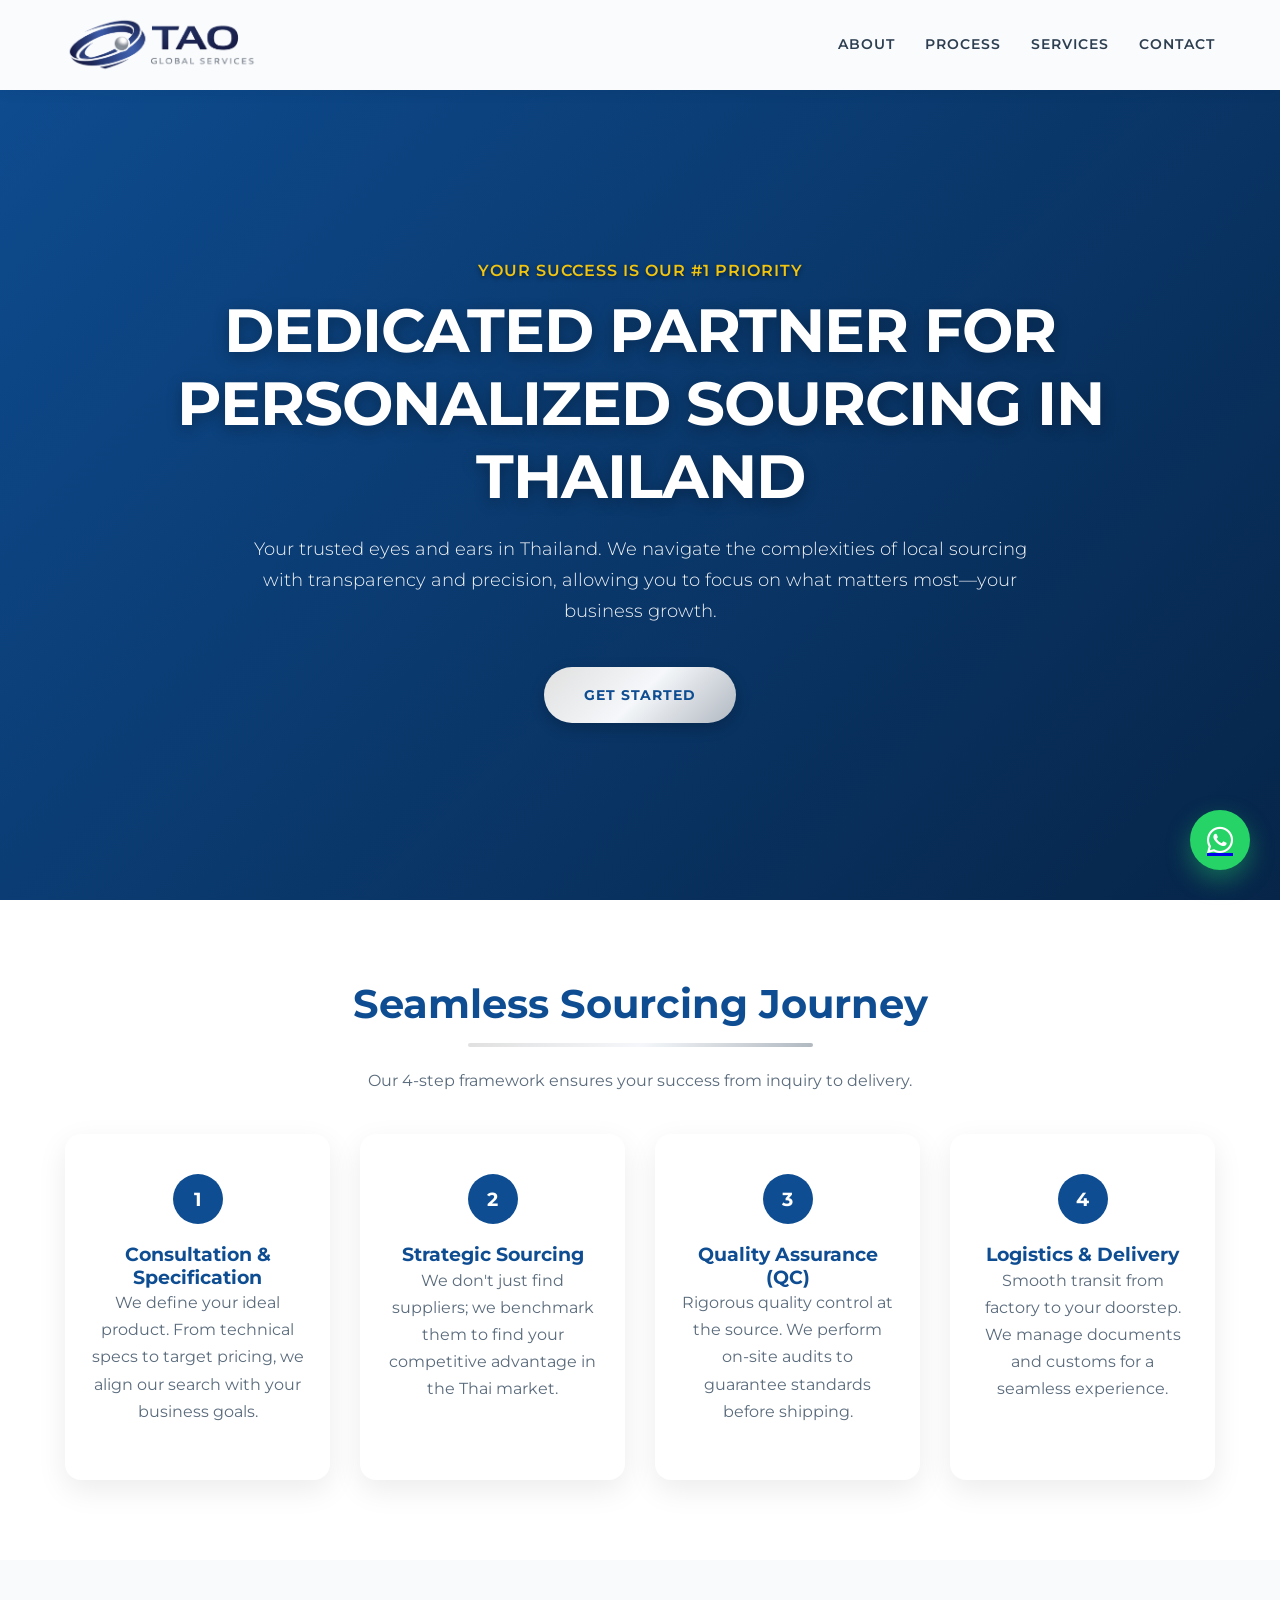
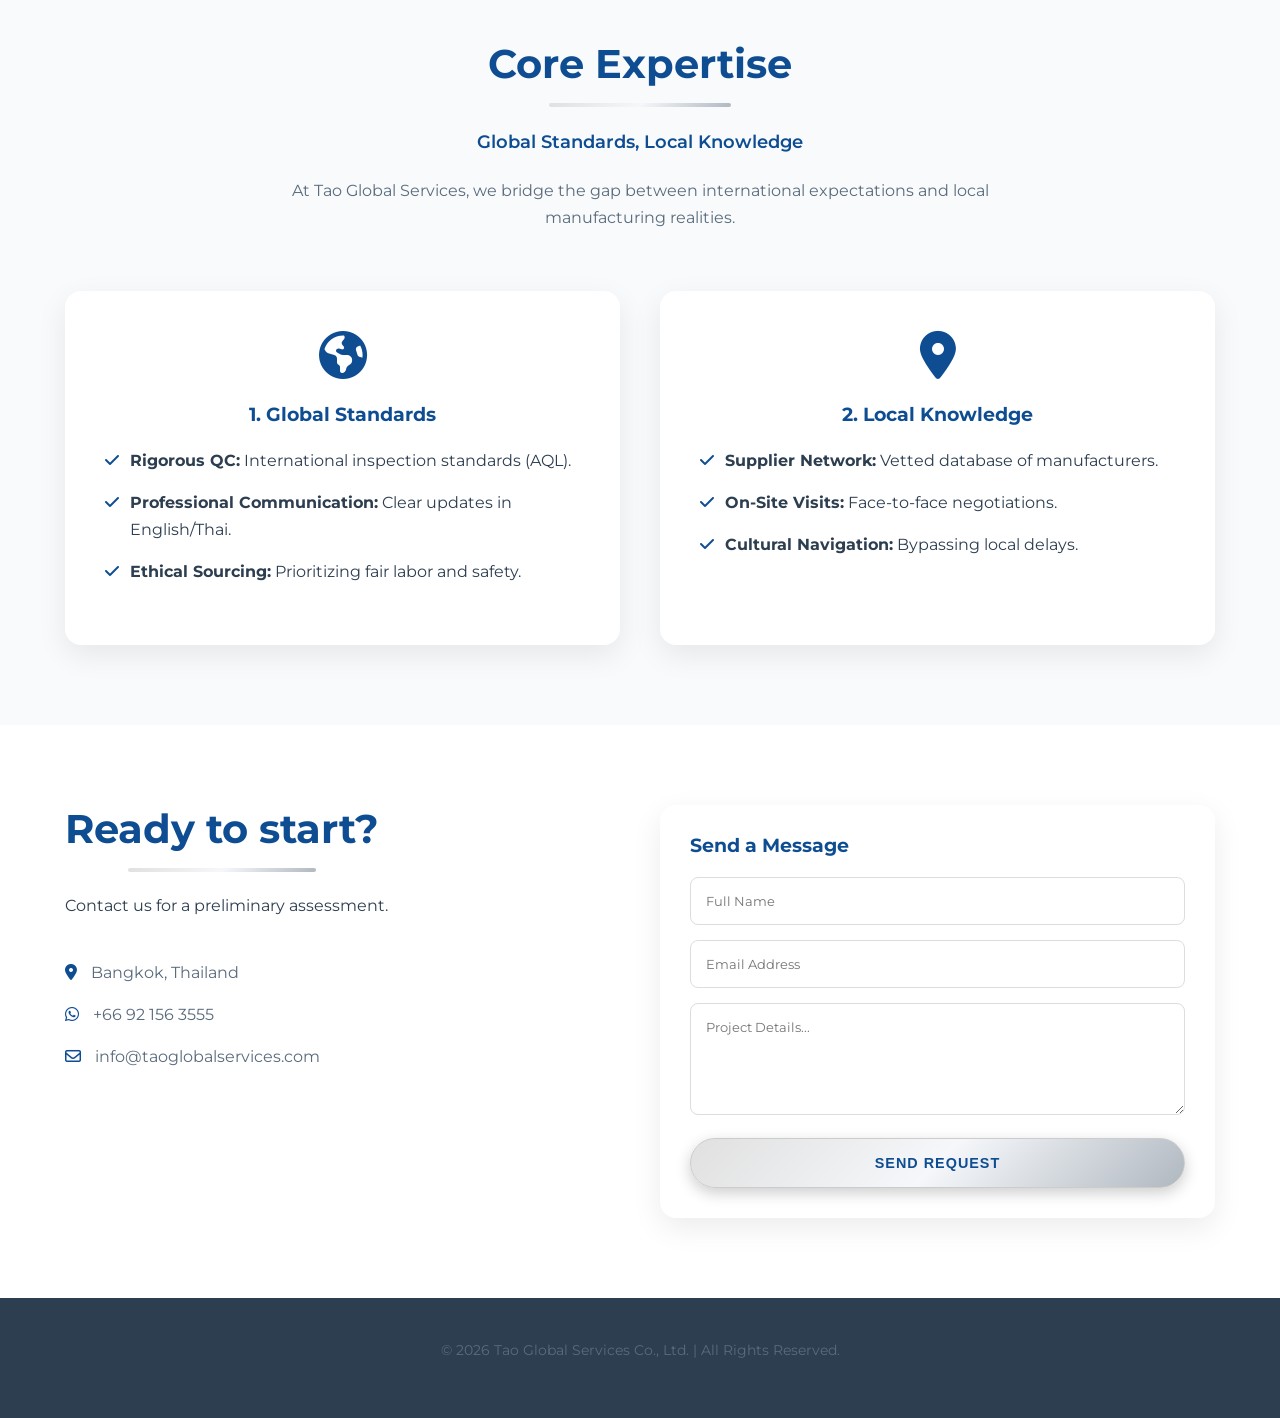
==== commit 71df22c5: "Update and rename index-0901.html to index.html" ====
--- a/index.html
+++ b/index.html
@@ -6,30 +6,25 @@
     
     <title>Tao Global Services | Professional Thailand Sourcing & Procurement</title>
     <meta name="description" content="Your dedicated sourcing partner in Thailand. We handle factory verification, quality control (QC), and export logistics. Global standards, local expertise.">
-    <meta name="keywords" content="Thailand Sourcing Agent, Sourcing Company Bangkok, Factory Audit Thailand, Procurement Service Thailand, Tao Global Services">
-    <meta name="author" content="Tao Global Services Co., Ltd.">
     
     <link rel="canonical" href="https://www.taoglobalservices.com/" />
-
     <link rel="icon" type="image/png" href="favicon.png">
 
-    <meta property="og:type" content="website">
-    <meta property="og:url" content="https://www.taoglobalservices.com/">
-    <meta property="og:title" content="Tao Global Services | Your Sourcing Gateway to Thailand">
-    <meta property="og:description" content="Transparency, Reliability, Growth. We bridge the gap between international expectations and local manufacturing realities.">
-    <meta property="og:image" content="https://images.unsplash.com/photo-1486406146926-c627a92ad1ab?q=80&w=1200"> <link href="https://fonts.googleapis.com/css2?family=Montserrat:wght@300;400;500;600;700&display=swap" rel="stylesheet">
+    <link href="https://fonts.googleapis.com/css2?family=Montserrat:wght@300;400;500;600;700&display=swap" rel="stylesheet">
     <link rel="stylesheet" href="https://cdnjs.cloudflare.com/ajax/libs/font-awesome/6.4.0/css/all.min.css">
 
     <style>
         :root {
             --primary-blue: #0E4D92; 
             --secondary-blue: #0b3c73;
+            /* Silver Button Gradient */
             --silver-gradient: linear-gradient(135deg, #E0E0E0 0%, #F5F7FA 50%, #B0B8C0 100%);
+            --silver-hover: linear-gradient(135deg, #ffffff 0%, #e6e6e6 100%);
+            
             --white: #FFFFFF;
             --bg-light: #F8FAFC;
             --text-dark: #2C3E50;
             --text-gray: #5a6b7c;
-            --transition: all 0.4s cubic-bezier(0.165, 0.84, 0.44, 1);
             --shadow-card: 0 10px 30px rgba(0,0,0,0.08);
         }
 
@@ -44,10 +39,6 @@
             overflow-x: hidden;
         }
 
-        /* Animation Classes */
-        .reveal { opacity: 0; transform: translateY(30px); transition: var(--transition); }
-        .reveal.active { opacity: 1; transform: translateY(0); }
-
         /* Typography */
         h1, h2, h3 { color: var(--primary-blue); font-weight: 700; line-height: 1.2; }
         h1 { font-size: clamp(2.2rem, 5vw, 3.8rem); text-transform: uppercase; letter-spacing: -1px; }
@@ -57,24 +48,25 @@
 
         /* Utility */
         .container { width: 100%; max-width: 1200px; margin: 0 auto; padding: 0 25px; }
-        .section { padding: 100px 0; }
+        .section { padding: 80px 0; }
         .text-center { text-align: center; }
         .bg-light { background-color: var(--bg-light); }
+        .highlight-text { color: #f1c40f; font-weight: 600; letter-spacing: 1px; text-transform: uppercase; margin-bottom: 10px; display: block; text-shadow: 0 2px 4px rgba(0,0,0,0.5); }
 
         /* HEADER & NAV */
         header { 
             position: fixed; top: 0; left: 0; width: 100%; z-index: 1000; 
-            background: rgba(255, 255, 255, 0.95); 
-            backdrop-filter: blur(12px); 
+            background: rgba(255, 255, 255, 0.98); 
             box-shadow: 0 2px 15px rgba(0,0,0,0.05);
+            padding: 15px 0;
             transition: all 0.3s ease;
-            padding: 15px 0;
         }
         header.scrolled { padding: 10px 0; }
-        header .container { display: flex; justify-content: space-between; align-items: center; position: relative; }
+        header .container { display: flex; justify-content: space-between; align-items: center; }
         
-        .logo { font-weight: 700; font-size: 1.5rem; text-decoration: none; color: var(--primary-blue); display: flex; align-items: center; gap: 10px; }
-        .logo img { height: 60px; width: auto; transition: height 0.3s ease; }
+        /* LOGO STYLING */
+        .logo { display: block; height: 60px; text-decoration: none; color: var(--primary-blue); font-weight: 700; font-size: 1.2rem;} 
+        .logo img { height: 100%; width: auto; display: block; }
         header.scrolled .logo img { height: 45px; }
 
         .nav-menu { display: flex; gap: 30px; align-items: center; }
@@ -83,127 +75,81 @@
             text-decoration: none; text-transform: uppercase; letter-spacing: 1px;
             position: relative; padding: 5px 0;
         }
-        .nav-menu a::after {
-            content: ''; position: absolute; bottom: 0; left: 0; width: 0; height: 2px; 
-            background: var(--primary-blue); transition: width 0.3s;
-        }
         .nav-menu a:hover { color: var(--primary-blue); }
-        .nav-menu a:hover::after { width: 100%; }
 
         .hamburger { display: none; cursor: pointer; font-size: 1.5rem; color: var(--primary-blue); }
 
         /* HERO SECTION */
         .hero { 
             min-height: 100vh; display: flex; align-items: center; 
-            background: linear-gradient(135deg, rgba(14, 77, 146, 0.9), rgba(5, 30, 60, 0.85)), url('https://images.unsplash.com/photo-1486406146926-c627a92ad1ab?q=80&w=1920&auto=format&fit=crop'); 
+            /* Fallback color if image doesn't load */
+            background-color: var(--primary-blue);
+            background-image: linear-gradient(135deg, rgba(14, 77, 146, 0.9), rgba(5, 30, 60, 0.85)), url('https://images.unsplash.com/photo-1486406146926-c627a92ad1ab?q=80&w=1920&auto=format&fit=crop'); 
             background-size: cover; background-position: center; background-attachment: fixed;
             color: var(--white); text-align: center;
             padding-top: 80px;
         }
-        .hero h1 { 
-            color: #FFFFFF !important; 
-            text-shadow: 0 4px 15px rgba(0,0,0,0.3);
-            margin-bottom: 20px;
-        }
-        .hero p { 
-            color: rgba(255,255,255,0.95); font-size: 1.15rem; font-weight: 300; 
-            max-width: 800px; margin: 0 auto 30px; line-height: 1.8;
-        }
-
-        /* TIMELINE PROCESS */
-        .timeline-grid { 
-            display: grid; grid-template-columns: repeat(auto-fit, minmax(250px, 1fr)); 
-            gap: 30px; margin-top: 60px; position: relative; 
-        }
-        @media (min-width: 900px) {
-            .timeline-grid::before {
-                content: ''; position: absolute; top: 40px; left: 0; right: 0; height: 2px;
-                background: #e0e0e0; z-index: 0; margin: 0 100px;
-            }
-        }
-        .step { 
-            background: #fff; padding: 40px 25px; border-radius: 16px; 
-            position: relative; box-shadow: var(--shadow-card); z-index: 1;
-            border: 1px solid rgba(0,0,0,0.03); transition: var(--transition);
-        }
-        .step:hover { transform: translateY(-5px); }
+        .hero h1 { color: #FFFFFF !important; text-shadow: 0 4px 15px rgba(0,0,0,0.3); margin-bottom: 20px; }
+        .hero p { color: rgba(255,255,255,0.95); font-size: 1.15rem; font-weight: 300; max-width: 800px; margin: 0 auto 30px; }
+
+        /* BUTTONS */
+        .btn { 
+            padding: 16px 40px; border-radius: 50px; font-weight: 700; 
+            text-transform: uppercase; text-decoration: none; display: inline-block; 
+            cursor: pointer; border: none; letter-spacing: 1px; font-size: 0.9rem; color: var(--primary-blue);
+        }
+        .btn-silver { 
+            background: var(--silver-gradient); 
+            box-shadow: 0 5px 15px rgba(0,0,0,0.2);
+            transition: transform 0.2s;
+        }
+        .btn-silver:hover { transform: translateY(-3px); background: var(--silver-hover); }
+
+        /* GRID & CARDS */
+        .timeline-grid { display: grid; grid-template-columns: repeat(auto-fit, minmax(250px, 1fr)); gap: 30px; margin-top: 40px; }
+        .step { background: #fff; padding: 40px 25px; border-radius: 16px; box-shadow: var(--shadow-card); position: relative; }
         .step-num { 
             width: 50px; height: 50px; background: var(--primary-blue); color: #fff; 
             border-radius: 50%; display: flex; align-items: center; justify-content: center; 
             font-weight: 700; font-size: 1.2rem; margin: 0 auto 20px;
-            box-shadow: 0 5px 15px rgba(14, 77, 146, 0.3);
-        }
-
-        /* EXPERTISE SECTION */
-        .grid-2 { display: grid; grid-template-columns: repeat(auto-fit, minmax(350px, 1fr)); gap: 40px; align-items: start; }
-        .expertise-card { 
-            padding: 50px 40px; border-radius: 16px; background: #fff; 
-            transition: var(--transition); border-bottom: 4px solid transparent; 
-            box-shadow: var(--shadow-card); height: 100%;
-        }
-        .expertise-card:hover { transform: translateY(-5px); border-bottom-color: var(--primary-blue); }
+        }
+
+        .grid-2 { display: grid; grid-template-columns: repeat(auto-fit, minmax(350px, 1fr)); gap: 40px; }
+        .expertise-card { padding: 40px; border-radius: 16px; background: #fff; box-shadow: var(--shadow-card); border-bottom: 4px solid transparent; transition: 0.3s; }
+        .expertise-card:hover { border-bottom-color: var(--primary-blue); transform: translateY(-5px); }
         .expertise-card i { font-size: 3rem; color: var(--primary-blue); margin-bottom: 25px; display: block; text-align: center; }
         
-        .feature-list { list-style: none; padding: 0; margin-top: 20px; text-align: left; }
-        .feature-list li { margin-bottom: 20px; padding-left: 30px; position: relative; color: var(--text-dark); }
-        .feature-list li::before { 
-            content: '\f00c'; font-family: 'Font Awesome 6 Free'; font-weight: 900; 
-            position: absolute; left: 0; top: 3px; color: var(--primary-blue); font-size: 1rem; 
-        }
-        .feature-list strong { color: var(--primary-blue); font-weight: 700; }
-
-        /* CONTACT SECTION */
-        .contact-info p { font-size: 1.1rem; margin-bottom: 20px; display: flex; align-items: center; gap: 15px; }
-        .contact-info i { color: var(--primary-blue); font-size: 1.3rem; width: 25px; }
+        .feature-list { list-style: none; margin-top: 20px; text-align: left; }
+        .feature-list li { margin-bottom: 15px; padding-left: 25px; position: relative; }
+        .feature-list li::before { content: '\f00c'; font-family: 'Font Awesome 6 Free'; font-weight: 900; position: absolute; left: 0; color: var(--primary-blue); }
+
+        /* FORMS */
+        form { background:#fff; padding:30px; border-radius:16px; box-shadow: var(--shadow-card); }
+        input, textarea { width: 100%; padding: 15px; margin-bottom: 15px; border: 1px solid #ddd; border-radius: 8px; font-family: inherit; }
         
-        form { background:#fff; padding:40px; border-radius:16px; box-shadow: var(--shadow-card); }
-        input, textarea {
-            width: 100%; padding: 15px; margin-bottom: 20px; border: 1px solid #e1e1e1;
-            border-radius: 8px; font-family: inherit; font-size: 0.95rem;
-            transition: 0.3s; background: #f9f9f9;
-        }
-        input:focus, textarea:focus {
-            outline: none; border-color: var(--primary-blue); background: #fff;
-            box-shadow: 0 0 0 4px rgba(14, 77, 146, 0.1);
-        }
-
-        .btn { 
-            padding: 16px 40px; border-radius: 50px; font-weight: 700; 
-            text-transform: uppercase; text-decoration: none; display: inline-block; 
-            transition: 0.3s; cursor: pointer; border: none; letter-spacing: 1px; font-size: 0.9rem;
-        }
-        .btn-silver { 
-            background: var(--silver-gradient); color: var(--primary-blue); box-shadow: 0 5px 15px rgba(0,0,0,0.1);
-        }
-        .btn-silver:hover { 
-            transform: translateY(-3px); box-shadow: 0 10px 25px rgba(0,0,0,0.15); background: #fff;
-        }
-
+        /* WHATSAPP */
         .whatsapp-float { 
             position: fixed; bottom: 30px; right: 30px; width: 60px; height: 60px; 
             background: #25d366; border-radius: 50%; display: flex; align-items: center; justify-content: center; 
-            box-shadow: 0 10px 25px rgba(37, 211, 102, 0.4); z-index: 9999; transition: 0.3s;
+            box-shadow: 0 10px 25px rgba(37, 211, 102, 0.4); z-index: 9999;
         }
         .whatsapp-float:hover { transform: scale(1.1); }
 
         footer { background: var(--text-dark); color: #fff; padding: 40px 0; font-size: 0.9rem; }
-        footer p { color: rgba(255,255,255,0.6); margin: 0; }
-
+
+        /* MOBILE RESPONSIVE */
         @media (max-width: 900px) {
             .hamburger { display: block; }
             .nav-menu { 
                 position: absolute; top: 100%; left: 0; width: 100%; 
                 background: #fff; flex-direction: column; gap: 0; 
                 max-height: 0; overflow: hidden; transition: 0.4s ease-in-out;
-                box-shadow: 0 10px 20px rgba(0,0,0,0.05);
+                box-shadow: 0 10px 20px rgba(0,0,0,0.05); padding: 0;
             }
-            .nav-menu.active { max-height: 300px; padding: 20px 0; }
+            .nav-menu.active { max-height: 400px; padding: 20px 0; }
             .nav-menu a { width: 100%; text-align: center; padding: 15px; border-bottom: 1px solid #f0f0f0; }
-            .section { padding: 60px 0; }
-            h1 { font-size: 2.2rem; }
-            .hero p { font-size: 1rem; padding: 0 10px; }
-            .grid-2 { grid-template-columns: 1fr; gap: 40px; }
-            .timeline-grid::before { display: none; }
+            .hero h1 { font-size: 2.2rem; }
+            .grid-2 { grid-template-columns: 1fr; }
         }
     </style>
 </head>
@@ -212,7 +158,7 @@
     <header id="main-header">
         <div class="container">
             <a href="#" class="logo">
-                <img src="logo.png" alt="Tao Global Services - Thailand Sourcing Agency Logo">
+                <img src="logo.png" alt="Tao Global Services" onerror="this.style.display='none'; this.parentElement.innerHTML='TAO GLOBAL SERVICES';">
             </a>
 
             <div class="hamburger" id="mobile-toggle">
@@ -220,10 +166,10 @@
             </div>
 
             <nav class="nav-menu" id="nav-menu">
-                <a href="#about" onclick="closeMenu()">About</a>
-                <a href="#process" onclick="closeMenu()">Process</a>
-                <a href="#services" onclick="closeMenu()">Services</a>
-                <a href="#contact" onclick="closeMenu()">Contact</a>
+                <a href="#about">About</a>
+                <a href="#process">Process</a>
+                <a href="#services">Services</a>
+                <a href="#contact">Contact</a>
             </nav>
         </div>
     </header>
@@ -231,41 +177,43 @@
     <main>
         <section id="about" class="hero">
             <div class="container">
-                <h1 class="reveal">Dedicated Partner for <br> Personalized Sourcing in Thailand</h1>
-                <p class="reveal">
-                    Your trusted eyes and ears in Thailand. Tao Global Services helps you navigate the complexities of local sourcing with transparency and precision. We take care of the small details and quality checks, allowing you to focus on what matters most—your business growth.
+                <span class="highlight-text">Your success is our #1 priority</span>
+                
+                <h1>Dedicated Partner for <br> Personalized Sourcing in Thailand</h1>
+                <p>
+                    Your trusted eyes and ears in Thailand. We navigate the complexities of local sourcing with transparency and precision, allowing you to focus on what matters most—your business growth.
                 </p>
-                <div class="reveal" style="margin-top: 40px;">
-                    <a href="#contact" class="btn btn-silver">Start Inquiry</a>
+                <div style="margin-top: 40px;">
+                    <a href="#contact" class="btn btn-silver">Get Started</a>
                 </div>
             </div>
         </section>
 
         <section id="process" class="section">
             <div class="container text-center">
-                <h2 class="reveal">The Sourcing Journey</h2>
-                <p class="reveal">Our 4-step framework ensures your success from inquiry to delivery.</p>
+                <h2>Seamless Sourcing Journey</h2>
+                <p>Our 4-step framework ensures your success from inquiry to delivery.</p>
                 
                 <div class="timeline-grid">
-                    <div class="step reveal">
+                    <div class="step">
                         <div class="step-num">1</div>
-                        <h3>Consultation</h3>
-                        <p>We analyze your product needs, target pricing, and quality standards in detail.</p>
-                    </div>
-                    <div class="step reveal">
+                        <h3>Consultation & Specification</h3>
+                        <p>We define your ideal product. From technical specs to target pricing, we align our search with your business goals.</p>
+                    </div>
+                    <div class="step">
                         <div class="step-num">2</div>
-                        <h3>Sourcing</h3>
-                        <p>We vet and audit factories to find the perfect manufacturing partner.</p>
-                    </div>
-                    <div class="step reveal">
+                        <h3>Strategic Sourcing</h3>
+                        <p>We don't just find suppliers; we benchmark them to find your competitive advantage in the Thai market.</p>
+                    </div>
+                    <div class="step">
                         <div class="step-num">3</div>
-                        <h3>Quality Control</h3>
-                        <p>Rigorous pre-shipment inspections to ensure specs match your requirements.</p>
-                    </div>
-                    <div class="step reveal">
+                        <h3>Quality Assurance (QC)</h3>
+                        <p>Rigorous quality control at the source. We perform on-site audits to guarantee standards before shipping.</p>
+                    </div>
+                    <div class="step">
                         <div class="step-num">4</div>
-                        <h3>Logistics</h3>
-                        <p>Managing documentation and export logistics for a seamless delivery.</p>
+                        <h3>Logistics & Delivery</h3>
+                        <p>Smooth transit from factory to your doorstep. We manage documents and customs for a seamless experience.</p>
                     </div>
                 </div>
             </div>
@@ -273,39 +221,34 @@
 
         <section id="services" class="section bg-light">
             <div class="container">
-                <div class="text-center reveal" style="margin-bottom: 60px;">
+                <div class="text-center" style="margin-bottom: 60px;">
                     <h2>Core Expertise</h2>
                     <p style="font-size:1.1rem; color: var(--primary-blue); font-weight:600;">Global Standards, Local Knowledge</p>
                     <p style="max-width: 800px; margin: 20px auto;">
-                        At Tao Global Services, we bridge the gap between international expectations and local manufacturing realities. Our expertise is built on two pillars:
+                        At Tao Global Services, we bridge the gap between international expectations and local manufacturing realities.
                     </p>
                 </div>
                 
-                <div class="grid-2" style="align-items: stretch;">
-                    <div class="expertise-card reveal">
+                <div class="grid-2">
+                    <div class="expertise-card">
                         <i class="fa-solid fa-earth-americas"></i>
                         <h3 class="text-center">1. Global Standards</h3>
                         <ul class="feature-list">
-                            <li><strong>Rigorous Quality Control:</strong> We apply international inspection standards (AQL) to ensure every product meets your specific requirements.</li>
-                            <li><strong>Professional Communication:</strong> Clear, transparent, and timely updates. We speak your business language, ensuring no details are lost.</li>
-                            <li><strong>Ethical Sourcing:</strong> We prioritize suppliers who adhere to fair labor practices and safety standards.</li>
+                            <li><strong>Rigorous QC:</strong> International inspection standards (AQL).</li>
+                            <li><strong>Professional Communication:</strong> Clear updates in English/Thai.</li>
+                            <li><strong>Ethical Sourcing:</strong> Prioritizing fair labor and safety.</li>
                         </ul>
                     </div>
 
-                    <div class="expertise-card reveal">
+                    <div class="expertise-card">
                         <i class="fa-solid fa-location-dot"></i>
                         <h3 class="text-center">2. Local Knowledge</h3>
                         <ul class="feature-list">
-                            <li><strong>Deep Supplier Network:</strong> Access to a vetted database of Thai manufacturers, from large factories to specialized craft workshops.</li>
-                            <li><strong>On-the-Ground Presence:</strong> We conduct face-to-face negotiations and unannounced factory visits to verify production status.</li>
-                            <li><strong>Logistics & Cultural Navigation:</strong> We understand Thai business culture and local logistics, helping you bypass delays.</li>
+                            <li><strong>Supplier Network:</strong> Vetted database of manufacturers.</li>
+                            <li><strong>On-Site Visits:</strong> Face-to-face negotiations.</li>
+                            <li><strong>Cultural Navigation:</strong> Bypassing local delays.</li>
                         </ul>
                     </div>
-                </div>
-
-                <div class="reveal" style="margin-top: 50px; background: #fff; padding: 40px; border-radius: 12px; border-left: 5px solid var(--primary-blue); box-shadow: var(--shadow-card);">
-                    <h3 style="margin-bottom: 15px;">Why this matters for you?</h3>
-                    <p style="margin-bottom: 0;">Whether you are a global brand looking to diversify your supply chain or a startup making your first move into Thailand, our expertise ensures that your sourcing journey is secure, scalable, and stress-free.</p>
                 </div>
             </div>
         </section>
@@ -313,24 +256,22 @@
         <section id="contact" class="section">
             <div class="container">
                 <div class="grid-2">
-                    <div class="reveal contact-info">
+                    <div class="contact-info">
                         <h2>Ready to start?</h2>
-                        <p style="color:var(--text-dark);">Contact our Bangkok office for a preliminary assessment of your procurement needs.</p>
+                        <p style="color:var(--text-dark);">Contact us for a preliminary assessment.</p>
                         <div style="margin-top: 40px;">
-                            <div itemscope itemtype="https://schema.org/PostalAddress">
-                                <p><i class="fa-solid fa-location-dot"></i> <span itemprop="addressLocality">Bangkok</span>, <span itemprop="addressCountry">Thailand</span></p>
-                            </div>
-                            <p><i class="fa-brands fa-whatsapp"></i> +66 92 156 3555</p>
-                            <p><i class="fa-regular fa-envelope"></i> info@taoglobalservices.com</p>
+                            <p><i class="fa-solid fa-location-dot" style="color:var(--primary-blue); margin-right:10px;"></i> Bangkok, Thailand</p>
+                            <p><i class="fa-brands fa-whatsapp" style="color:var(--primary-blue); margin-right:10px;"></i> +66 92 156 3555</p>
+                            <p><i class="fa-regular fa-envelope" style="color:var(--primary-blue); margin-right:10px;"></i> info@taoglobalservices.com</p>
                         </div>
                     </div>
-                    <div class="reveal">
+                    <div>
                         <form action="https://formspree.io/f/mojqeqaz" method="POST">
-                            <h3 style="margin-bottom:20px; font-size:1.5rem;">Send a Message</h3>
-                            <input type="text" name="name" placeholder="Full Name / Brand Name" required>
-                            <input type="email" name="email" placeholder="Business Email" required>
-                            <textarea name="message" rows="5" placeholder="Project details (Product type, Quantity, Target Price)..." required></textarea>
-                            <button type="submit" class="btn btn-silver" style="width:100%; border:1px solid #ddd;">Send Request</button>
+                            <h3 style="margin-bottom:20px;">Send a Message</h3>
+                            <input type="text" name="name" placeholder="Full Name" required>
+                            <input type="email" name="email" placeholder="Email Address" required>
+                            <textarea name="message" rows="5" placeholder="Project Details..." required></textarea>
+                            <button type="submit" class="btn btn-silver" style="width:100%; border:1px solid #ccc;">Send Request</button>
                         </form>
                     </div>
                 </div>
@@ -344,41 +285,12 @@
         </div>
     </footer>
 
-    <a href="https://wa.me/66921563555" class="whatsapp-float" target="_blank" aria-label="Chat with us on WhatsApp">
+    <a href="https://wa.me/66921563555" class="whatsapp-float" target="_blank">
         <i class="fa-brands fa-whatsapp" style="color:white; font-size: 30px;"></i>
     </a>
 
-    <script type="application/ld+json">
-    {
-      "@context": "https://schema.org",
-      "@type": "ProfessionalService",
-      "name": "Tao Global Services Co., Ltd.",
-      "image": "https://www.taoglobalservices.com/logo.png",
-      "description": "Professional sourcing and procurement services in Thailand. Factory audits, QC, and logistics.",
-      "address": {
-        "@type": "PostalAddress",
-        "addressLocality": "Bangkok",
-        "addressCountry": "TH"
-      },
-      "telephone": "+66921563555",
-      "priceRange": "$$",
-      "openingHoursSpecification": {
-        "@type": "OpeningHoursSpecification",
-        "dayOfWeek": [
-          "Monday",
-          "Tuesday",
-          "Wednesday",
-          "Thursday",
-          "Friday"
-        ],
-        "opens": "09:00",
-        "closes": "18:00"
-      }
-    }
-    </script>
-
     <script>
-        // Header Shrink
+        // Simple Header Shrink
         window.addEventListener('scroll', function() {
             const header = document.getElementById('main-header');
             if (window.scrollY > 50) {
@@ -388,25 +300,20 @@
             }
         });
 
-        // Mobile Menu
+        // Mobile Menu Toggle
         const toggle = document.getElementById('mobile-toggle');
         const nav = document.getElementById('nav-menu');
+        
         toggle.addEventListener('click', () => {
             nav.classList.toggle('active');
         });
-        function closeMenu() {
-            nav.classList.remove('active');
-        }
-
-        // Animation
-        const observer = new IntersectionObserver((entries) => {
-            entries.forEach(entry => {
-                if (entry.isIntersecting) {
-                    entry.target.classList.add('active');
-                }
+
+        // Close menu when clicking a link
+        document.querySelectorAll('.nav-menu a').forEach(link => {
+            link.addEventListener('click', () => {
+                nav.classList.remove('active');
             });
-        }, { threshold: 0.1 });
-        document.querySelectorAll('.reveal').forEach((el) => observer.observe(el));
+        });
     </script>
 
 </body>
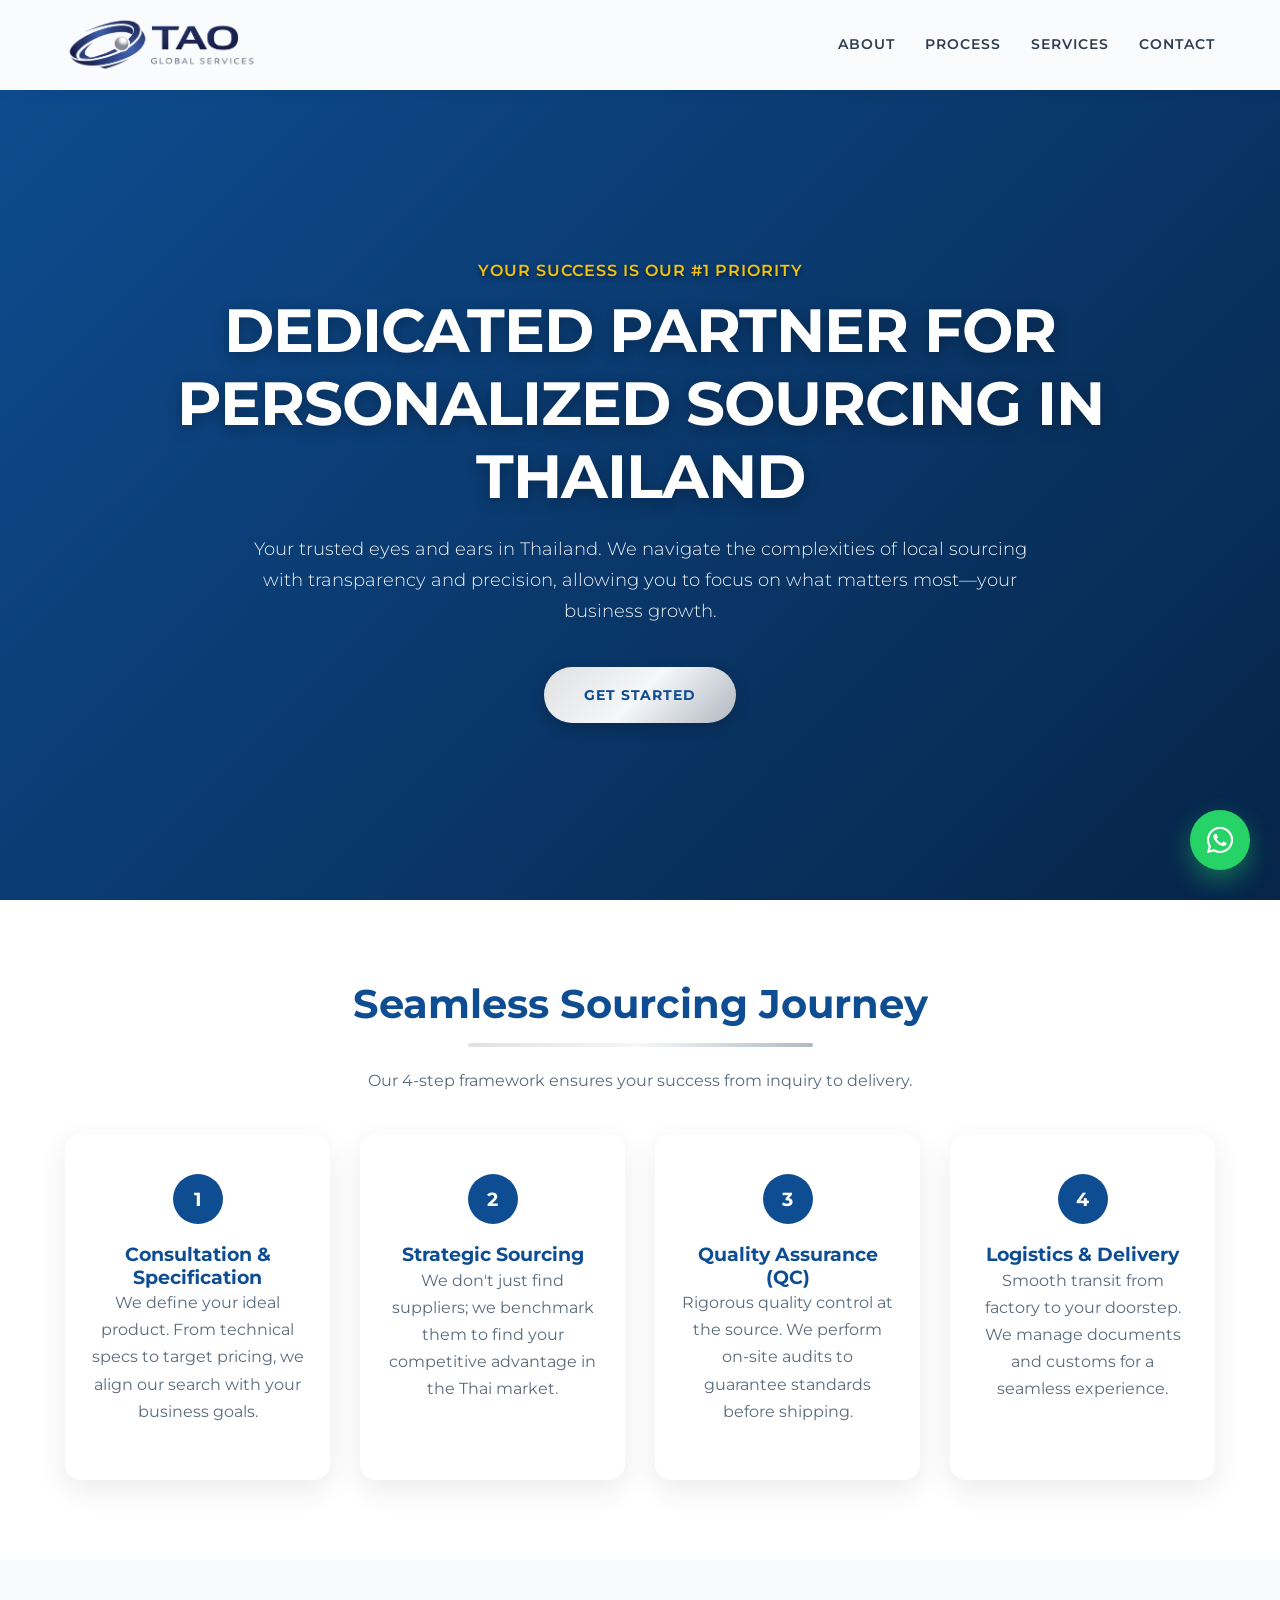
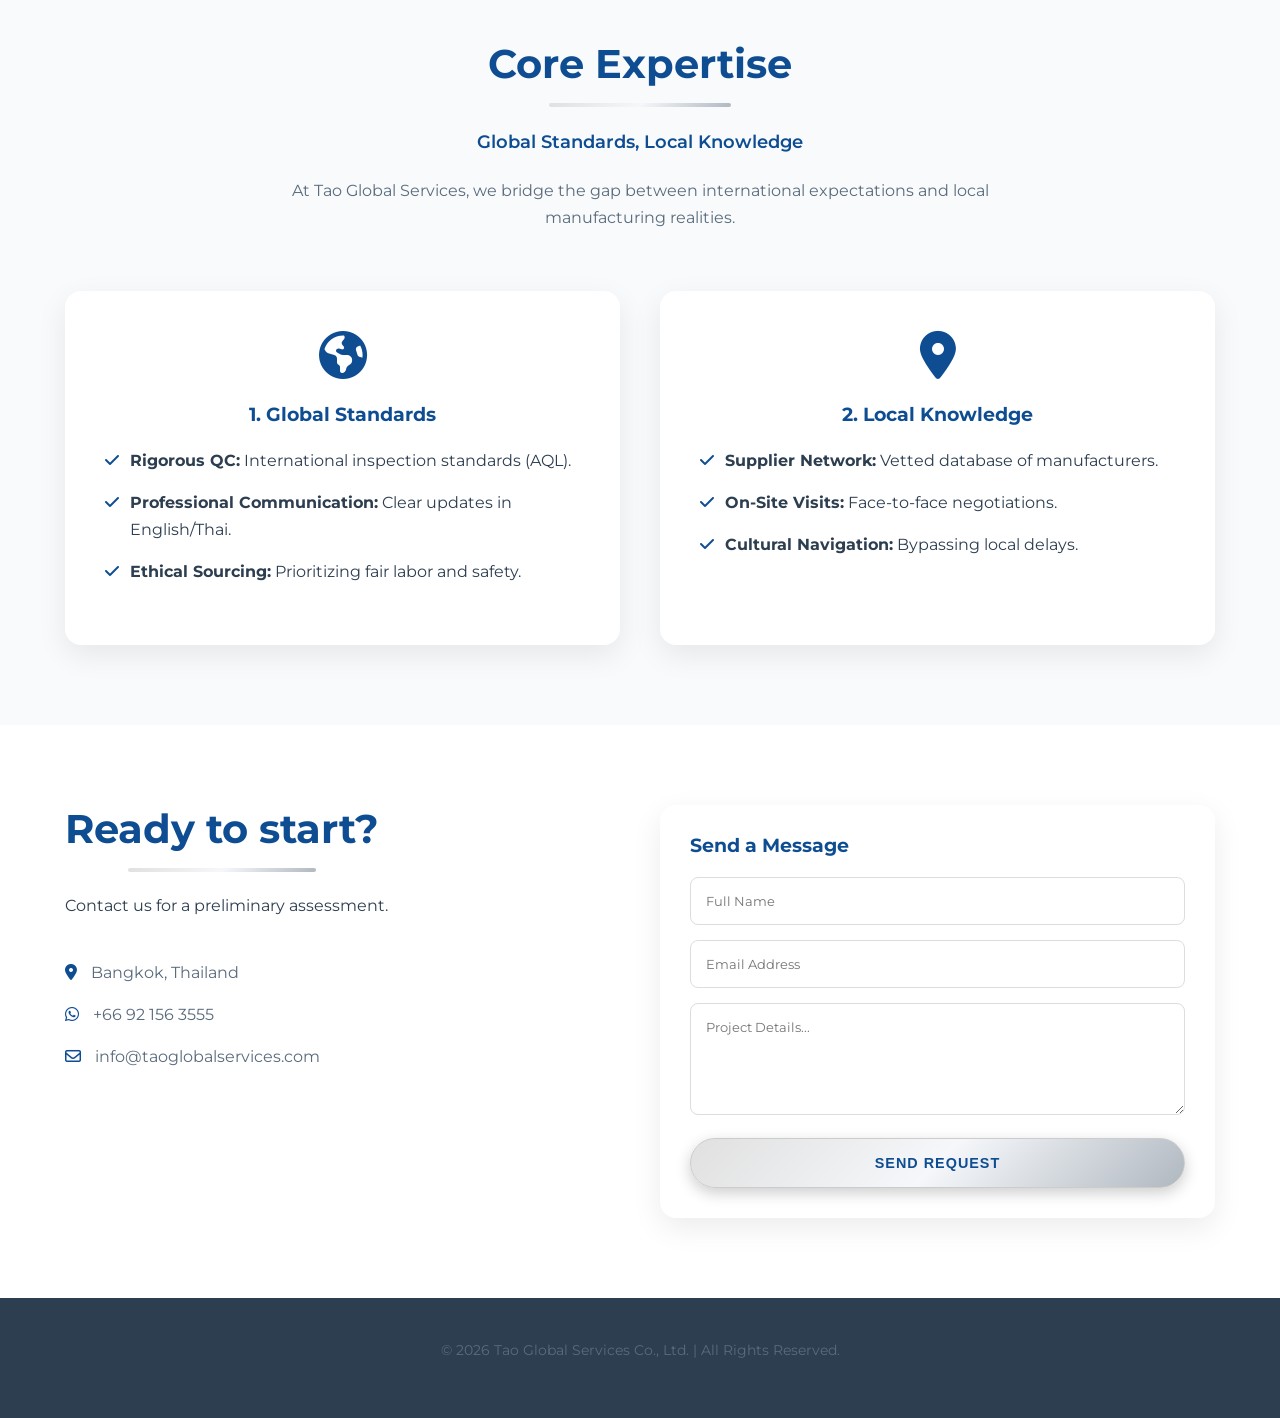
==== commit 7c1ad5ff: "Add text-decoration to WhatsApp button style" ====
--- a/index.html
+++ b/index.html
@@ -8,7 +8,7 @@
     <meta name="description" content="Your dedicated sourcing partner in Thailand. We handle factory verification, quality control (QC), and export logistics. Global standards, local expertise.">
     
     <link rel="canonical" href="https://www.taoglobalservices.com/" />
-    <link rel="icon" type="image/png" href="favicon.png">
+    <link rel="icon" type="image/png" href="logotab.png">
 
     <link href="https://fonts.googleapis.com/css2?family=Montserrat:wght@300;400;500;600;700&display=swap" rel="stylesheet">
     <link rel="stylesheet" href="https://cdnjs.cloudflare.com/ajax/libs/font-awesome/6.4.0/css/all.min.css">
@@ -132,6 +132,7 @@
             position: fixed; bottom: 30px; right: 30px; width: 60px; height: 60px; 
             background: #25d366; border-radius: 50%; display: flex; align-items: center; justify-content: center; 
             box-shadow: 0 10px 25px rgba(37, 211, 102, 0.4); z-index: 9999;
+            text-decoration: none;
         }
         .whatsapp-float:hover { transform: scale(1.1); }
 
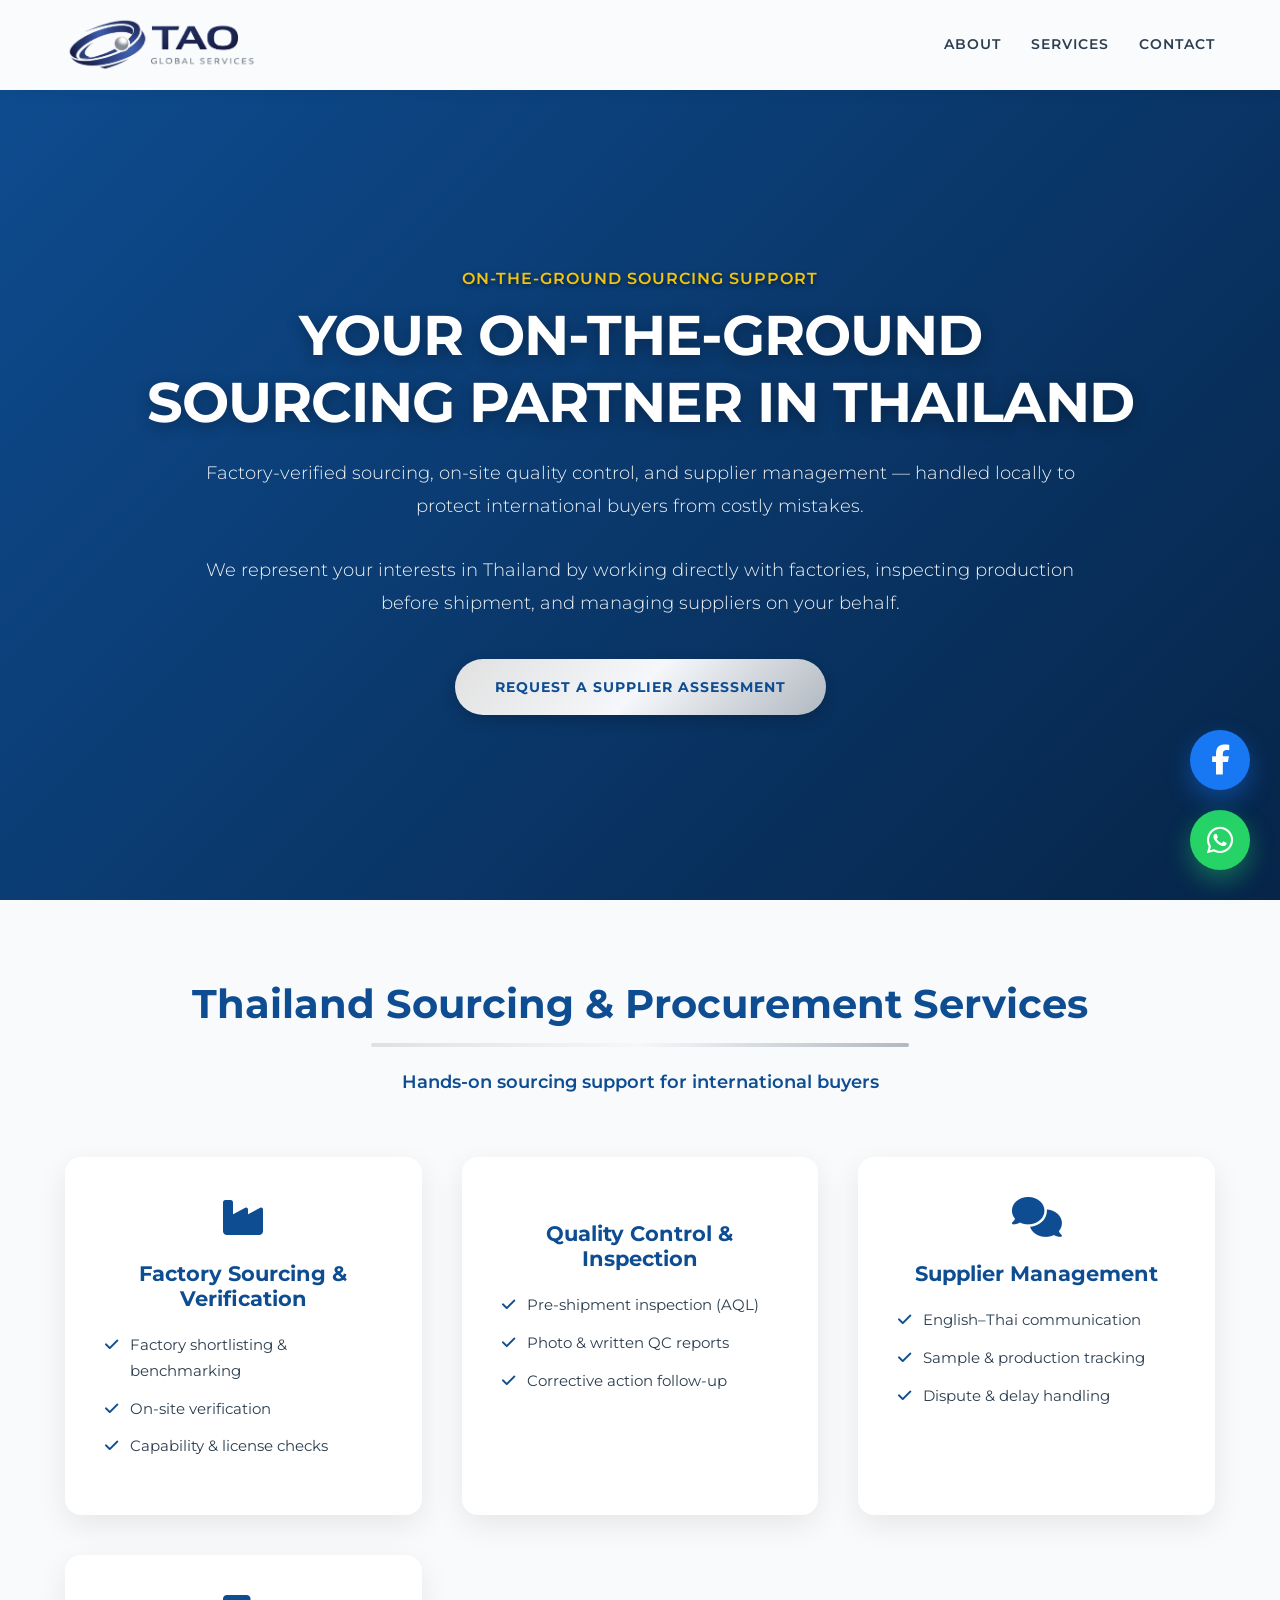
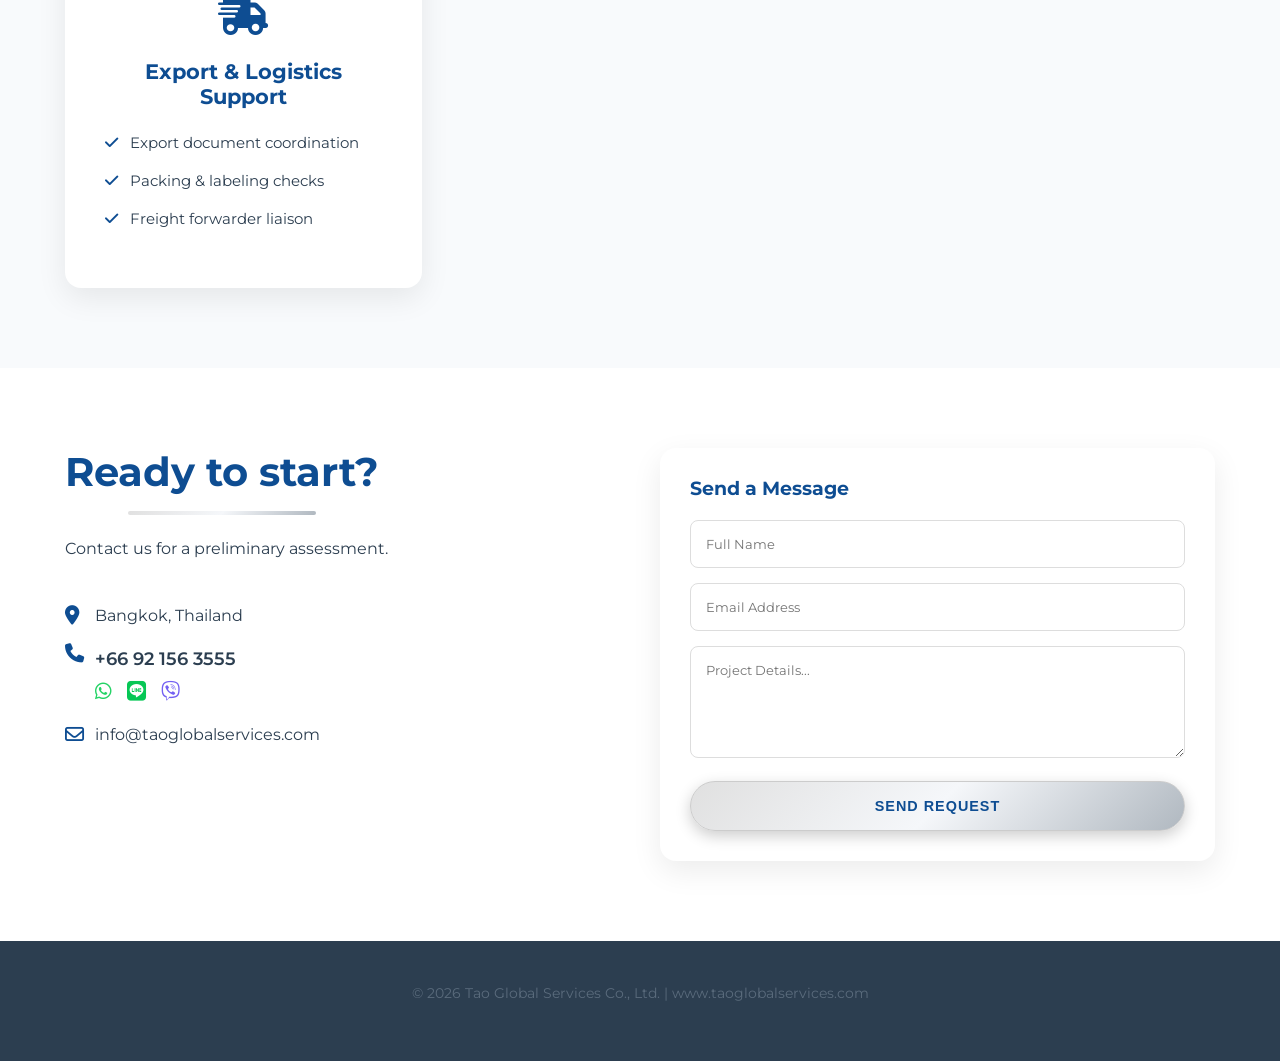
==== commit d447b636: "Revise SEO metadata and improve page content Updated the title and description meta tags for improve" ====
--- a/index.html
+++ b/index.html
@@ -4,9 +4,21 @@
     <meta charset="UTF-8">
     <meta name="viewport" content="width=device-width, initial-scale=1.0, maximum-scale=1.0, user-scalable=no">
     
-    <title>Tao Global Services | Professional Thailand Sourcing & Procurement</title>
-    <meta name="description" content="Your dedicated sourcing partner in Thailand. We handle factory verification, quality control (QC), and export logistics. Global standards, local expertise.">
+    <title>Tao Global Services | Thailand Sourcing & Procurement Partner</title>
+    <meta name="description" content="Thailand-based sourcing agent providing factory verification, QC inspection, supplier management, and export coordination for international buyers.">
     
+    <meta property="og:site_name" content="Tao Global Services" />
+
+    <script type="application/ld+json">
+    {
+      "@context": "https://schema.org",
+      "@type": "WebSite",
+      "name": "Tao Global Services",
+      "url": "https://www.taoglobalservices.com/",
+      "alternateName": ["Tao Global", "TGS", "taoglobalservices"]
+    }
+    </script>
+
     <link rel="canonical" href="https://www.taoglobalservices.com/" />
     <link rel="icon" type="image/png" href="logotab.png">
 
@@ -14,10 +26,10 @@
     <link rel="stylesheet" href="https://cdnjs.cloudflare.com/ajax/libs/font-awesome/6.4.0/css/all.min.css">
 
     <style>
+        /* DESIGN SYSTEM (Kept the Professional Blue Theme) */
         :root {
             --primary-blue: #0E4D92; 
             --secondary-blue: #0b3c73;
-            /* Silver Button Gradient */
             --silver-gradient: linear-gradient(135deg, #E0E0E0 0%, #F5F7FA 50%, #B0B8C0 100%);
             --silver-hover: linear-gradient(135deg, #ffffff 0%, #e6e6e6 100%);
             
@@ -41,7 +53,7 @@
 
         /* Typography */
         h1, h2, h3 { color: var(--primary-blue); font-weight: 700; line-height: 1.2; }
-        h1 { font-size: clamp(2.2rem, 5vw, 3.8rem); text-transform: uppercase; letter-spacing: -1px; }
+        h1 { font-size: clamp(2.0rem, 5vw, 3.5rem); text-transform: uppercase; letter-spacing: -1px; }
         h2 { font-size: clamp(1.8rem, 4vw, 2.5rem); margin-bottom: 20px; position: relative; display: inline-block; }
         h2::after { content: ''; display: block; width: 60%; height: 4px; background: var(--silver-gradient); margin: 15px auto 0; border-radius: 2px; }
         p { color: var(--text-gray); margin-bottom: 15px; }
@@ -64,7 +76,6 @@
         header.scrolled { padding: 10px 0; }
         header .container { display: flex; justify-content: space-between; align-items: center; }
         
-        /* LOGO STYLING */
         .logo { display: block; height: 60px; text-decoration: none; color: var(--primary-blue); font-weight: 700; font-size: 1.2rem;} 
         .logo img { height: 100%; width: auto; display: block; }
         header.scrolled .logo img { height: 45px; }
@@ -82,7 +93,6 @@
         /* HERO SECTION */
         .hero { 
             min-height: 100vh; display: flex; align-items: center; 
-            /* Fallback color if image doesn't load */
             background-color: var(--primary-blue);
             background-image: linear-gradient(135deg, rgba(14, 77, 146, 0.9), rgba(5, 30, 60, 0.85)), url('https://images.unsplash.com/photo-1486406146926-c627a92ad1ab?q=80&w=1920&auto=format&fit=crop'); 
             background-size: cover; background-position: center; background-attachment: fixed;
@@ -90,7 +100,7 @@
             padding-top: 80px;
         }
         .hero h1 { color: #FFFFFF !important; text-shadow: 0 4px 15px rgba(0,0,0,0.3); margin-bottom: 20px; }
-        .hero p { color: rgba(255,255,255,0.95); font-size: 1.15rem; font-weight: 300; max-width: 800px; margin: 0 auto 30px; }
+        .hero p { color: rgba(255,255,255,0.95); font-size: 1.15rem; font-weight: 300; max-width: 900px; margin: 0 auto 30px; line-height: 1.8; }
 
         /* BUTTONS */
         .btn { 
@@ -106,35 +116,44 @@
         .btn-silver:hover { transform: translateY(-3px); background: var(--silver-hover); }
 
         /* GRID & CARDS */
-        .timeline-grid { display: grid; grid-template-columns: repeat(auto-fit, minmax(250px, 1fr)); gap: 30px; margin-top: 40px; }
-        .step { background: #fff; padding: 40px 25px; border-radius: 16px; box-shadow: var(--shadow-card); position: relative; }
-        .step-num { 
-            width: 50px; height: 50px; background: var(--primary-blue); color: #fff; 
-            border-radius: 50%; display: flex; align-items: center; justify-content: center; 
-            font-weight: 700; font-size: 1.2rem; margin: 0 auto 20px;
-        }
-
-        .grid-2 { display: grid; grid-template-columns: repeat(auto-fit, minmax(350px, 1fr)); gap: 40px; }
-        .expertise-card { padding: 40px; border-radius: 16px; background: #fff; box-shadow: var(--shadow-card); border-bottom: 4px solid transparent; transition: 0.3s; }
+        .grid-2 { display: grid; grid-template-columns: repeat(auto-fit, minmax(320px, 1fr)); gap: 40px; }
+        .expertise-card { padding: 40px; border-radius: 16px; background: #fff; box-shadow: var(--shadow-card); border-bottom: 4px solid transparent; transition: 0.3s; height: 100%; }
         .expertise-card:hover { border-bottom-color: var(--primary-blue); transform: translateY(-5px); }
-        .expertise-card i { font-size: 3rem; color: var(--primary-blue); margin-bottom: 25px; display: block; text-align: center; }
+        .expertise-card i { font-size: 2.5rem; color: var(--primary-blue); margin-bottom: 25px; display: block; text-align: center; }
+        .expertise-card h3 { text-align: center; margin-bottom: 20px; font-size: 1.3rem; }
         
-        .feature-list { list-style: none; margin-top: 20px; text-align: left; }
-        .feature-list li { margin-bottom: 15px; padding-left: 25px; position: relative; }
+        .feature-list { list-style: none; margin-top: 10px; text-align: left; }
+        .feature-list li { margin-bottom: 12px; padding-left: 25px; position: relative; font-size: 0.95rem; }
         .feature-list li::before { content: '\f00c'; font-family: 'Font Awesome 6 Free'; font-weight: 900; position: absolute; left: 0; color: var(--primary-blue); }
+
+        /* CONTACT ICONS STYLE */
+        .contact-row { display: flex; align-items: center; margin-bottom: 15px; }
+        .contact-row i { font-size: 1.2rem; width: 30px; color: var(--primary-blue); }
+        .social-icons-row { display: flex; gap: 15px; margin-top: 5px; }
+        .social-icon { font-size: 1.5rem; transition: transform 0.2s; }
+        .social-icon:hover { transform: scale(1.1); }
 
         /* FORMS */
         form { background:#fff; padding:30px; border-radius:16px; box-shadow: var(--shadow-card); }
         input, textarea { width: 100%; padding: 15px; margin-bottom: 15px; border: 1px solid #ddd; border-radius: 8px; font-family: inherit; }
         
-        /* WHATSAPP */
+        /* WHATSAPP FLOAT */
         .whatsapp-float { 
             position: fixed; bottom: 30px; right: 30px; width: 60px; height: 60px; 
             background: #25d366; border-radius: 50%; display: flex; align-items: center; justify-content: center; 
             box-shadow: 0 10px 25px rgba(37, 211, 102, 0.4); z-index: 9999;
-            text-decoration: none;
+            text-decoration: none; transition: transform 0.3s;
         }
         .whatsapp-float:hover { transform: scale(1.1); }
+
+        /* FACEBOOK FLOAT */
+        .facebook-float { 
+            position: fixed; bottom: 110px; right: 30px; width: 60px; height: 60px; 
+            background: #1877F2; border-radius: 50%; display: flex; align-items: center; justify-content: center; 
+            box-shadow: 0 10px 25px rgba(24, 119, 242, 0.4); z-index: 9999;
+            text-decoration: none; transition: transform 0.3s;
+        }
+        .facebook-float:hover { transform: scale(1.1); }
 
         footer { background: var(--text-dark); color: #fff; padding: 40px 0; font-size: 0.9rem; }
 
@@ -168,7 +187,6 @@
 
             <nav class="nav-menu" id="nav-menu">
                 <a href="#about">About</a>
-                <a href="#process">Process</a>
                 <a href="#services">Services</a>
                 <a href="#contact">Contact</a>
             </nav>
@@ -178,76 +196,68 @@
     <main>
         <section id="about" class="hero">
             <div class="container">
-                <span class="highlight-text">Your success is our #1 priority</span>
+                <span class="highlight-text">On-the-ground sourcing support</span>
                 
-                <h1>Dedicated Partner for <br> Personalized Sourcing in Thailand</h1>
+                <h1>Your On-the-Ground <br> Sourcing Partner in Thailand</h1>
+                
                 <p>
-                    Your trusted eyes and ears in Thailand. We navigate the complexities of local sourcing with transparency and precision, allowing you to focus on what matters most—your business growth.
+                    Factory-verified sourcing, on-site quality control, and supplier management — handled locally to protect international buyers from costly mistakes.
                 </p>
+                <p>
+                    We represent your interests in Thailand by working directly with factories, inspecting production before shipment, and managing suppliers on your behalf.
+                </p>
+                
                 <div style="margin-top: 40px;">
-                    <a href="#contact" class="btn btn-silver">Get Started</a>
+                    <a href="#contact" class="btn btn-silver">Request a Supplier Assessment</a>
                 </div>
             </div>
         </section>
 
-        <section id="process" class="section">
-            <div class="container text-center">
-                <h2>Seamless Sourcing Journey</h2>
-                <p>Our 4-step framework ensures your success from inquiry to delivery.</p>
-                
-                <div class="timeline-grid">
-                    <div class="step">
-                        <div class="step-num">1</div>
-                        <h3>Consultation & Specification</h3>
-                        <p>We define your ideal product. From technical specs to target pricing, we align our search with your business goals.</p>
-                    </div>
-                    <div class="step">
-                        <div class="step-num">2</div>
-                        <h3>Strategic Sourcing</h3>
-                        <p>We don't just find suppliers; we benchmark them to find your competitive advantage in the Thai market.</p>
-                    </div>
-                    <div class="step">
-                        <div class="step-num">3</div>
-                        <h3>Quality Assurance (QC)</h3>
-                        <p>Rigorous quality control at the source. We perform on-site audits to guarantee standards before shipping.</p>
-                    </div>
-                    <div class="step">
-                        <div class="step-num">4</div>
-                        <h3>Logistics & Delivery</h3>
-                        <p>Smooth transit from factory to your doorstep. We manage documents and customs for a seamless experience.</p>
-                    </div>
-                </div>
-            </div>
-        </section>
-
         <section id="services" class="section bg-light">
             <div class="container">
                 <div class="text-center" style="margin-bottom: 60px;">
-                    <h2>Core Expertise</h2>
-                    <p style="font-size:1.1rem; color: var(--primary-blue); font-weight:600;">Global Standards, Local Knowledge</p>
-                    <p style="max-width: 800px; margin: 20px auto;">
-                        At Tao Global Services, we bridge the gap between international expectations and local manufacturing realities.
-                    </p>
+                    <h2>Thailand Sourcing & Procurement Services</h2>
+                    <p style="font-size:1.1rem; color: var(--primary-blue); font-weight:600;">Hands-on sourcing support for international buyers</p>
                 </div>
                 
                 <div class="grid-2">
                     <div class="expertise-card">
-                        <i class="fa-solid fa-earth-americas"></i>
-                        <h3 class="text-center">1. Global Standards</h3>
+                        <i class="fa-solid fa-industry"></i>
+                        <h3>Factory Sourcing & Verification</h3>
                         <ul class="feature-list">
-                            <li><strong>Rigorous QC:</strong> International inspection standards (AQL).</li>
-                            <li><strong>Professional Communication:</strong> Clear updates in English/Thai.</li>
-                            <li><strong>Ethical Sourcing:</strong> Prioritizing fair labor and safety.</li>
+                            <li>Factory shortlisting & benchmarking</li>
+                            <li>On-site verification</li>
+                            <li>Capability & license checks</li>
                         </ul>
                     </div>
 
                     <div class="expertise-card">
-                        <i class="fa-solid fa-location-dot"></i>
-                        <h3 class="text-center">2. Local Knowledge</h3>
+                        <i class="fa-solid fa-magnifying-glass-check"></i>
+                        <h3>Quality Control & Inspection</h3>
                         <ul class="feature-list">
-                            <li><strong>Supplier Network:</strong> Vetted database of manufacturers.</li>
-                            <li><strong>On-Site Visits:</strong> Face-to-face negotiations.</li>
-                            <li><strong>Cultural Navigation:</strong> Bypassing local delays.</li>
+                            <li>Pre-shipment inspection (AQL)</li>
+                            <li>Photo & written QC reports</li>
+                            <li>Corrective action follow-up</li>
+                        </ul>
+                    </div>
+
+                    <div class="expertise-card">
+                        <i class="fa-solid fa-comments"></i>
+                        <h3>Supplier Management</h3>
+                        <ul class="feature-list">
+                            <li>English–Thai communication</li>
+                            <li>Sample & production tracking</li>
+                            <li>Dispute & delay handling</li>
+                        </ul>
+                    </div>
+
+                    <div class="expertise-card">
+                        <i class="fa-solid fa-truck-fast"></i>
+                        <h3>Export & Logistics Support</h3>
+                        <ul class="feature-list">
+                            <li>Export document coordination</li>
+                            <li>Packing & labeling checks</li>
+                            <li>Freight forwarder liaison</li>
                         </ul>
                     </div>
                 </div>
@@ -260,10 +270,35 @@
                     <div class="contact-info">
                         <h2>Ready to start?</h2>
                         <p style="color:var(--text-dark);">Contact us for a preliminary assessment.</p>
+                        
                         <div style="margin-top: 40px;">
-                            <p><i class="fa-solid fa-location-dot" style="color:var(--primary-blue); margin-right:10px;"></i> Bangkok, Thailand</p>
-                            <p><i class="fa-brands fa-whatsapp" style="color:var(--primary-blue); margin-right:10px;"></i> +66 92 156 3555</p>
-                            <p><i class="fa-regular fa-envelope" style="color:var(--primary-blue); margin-right:10px;"></i> info@taoglobalservices.com</p>
+                            <div class="contact-row">
+                                <i class="fa-solid fa-location-dot"></i> 
+                                <span>Bangkok, Thailand</span>
+                            </div>
+
+                            <div class="contact-row" style="align-items: flex-start;">
+                                <i class="fa-solid fa-phone"></i>
+                                <div>
+                                    <span style="font-weight:600; font-size:1.1rem; display:block; margin-bottom:5px;">+66 92 156 3555</span>
+                                    <div class="social-icons-row">
+                                        <a href="https://wa.me/66921563555" target="_blank" style="text-decoration:none;">
+                                            <i class="fa-brands fa-whatsapp social-icon" style="color:#25D366; width:auto;"></i>
+                                        </a>
+                                        <a href="https://line.me/ti/p/~0921563555" target="_blank" style="text-decoration:none;">
+                                            <i class="fa-brands fa-line social-icon" style="color:#06C755; width:auto;"></i>
+                                        </a>
+                                        <a href="viber://chat?number=66921563555" target="_blank" style="text-decoration:none;">
+                                            <i class="fa-brands fa-viber social-icon" style="color:#7360f2; width:auto;"></i>
+                                        </a>
+                                    </div>
+                                </div>
+                            </div>
+
+                            <div class="contact-row">
+                                <i class="fa-regular fa-envelope"></i> 
+                                <span>info@taoglobalservices.com</span>
+                            </div>
                         </div>
                     </div>
                     <div>
@@ -282,7 +317,7 @@
 
     <footer>
         <div class="container text-center">
-            <p>&copy; 2026 Tao Global Services Co., Ltd. | All Rights Reserved.</p>
+            <p>&copy; 2026 Tao Global Services Co., Ltd. | www.taoglobalservices.com</p>
         </div>
     </footer>
 
@@ -290,6 +325,10 @@
         <i class="fa-brands fa-whatsapp" style="color:white; font-size: 30px;"></i>
     </a>
 
+    <a href="https://www.facebook.com/Taoglobalservices" class="facebook-float" target="_blank">
+        <i class="fa-brands fa-facebook-f" style="color:white; font-size: 30px;"></i>
+    </a>
+    
     <script>
         // Simple Header Shrink
         window.addEventListener('scroll', function() {
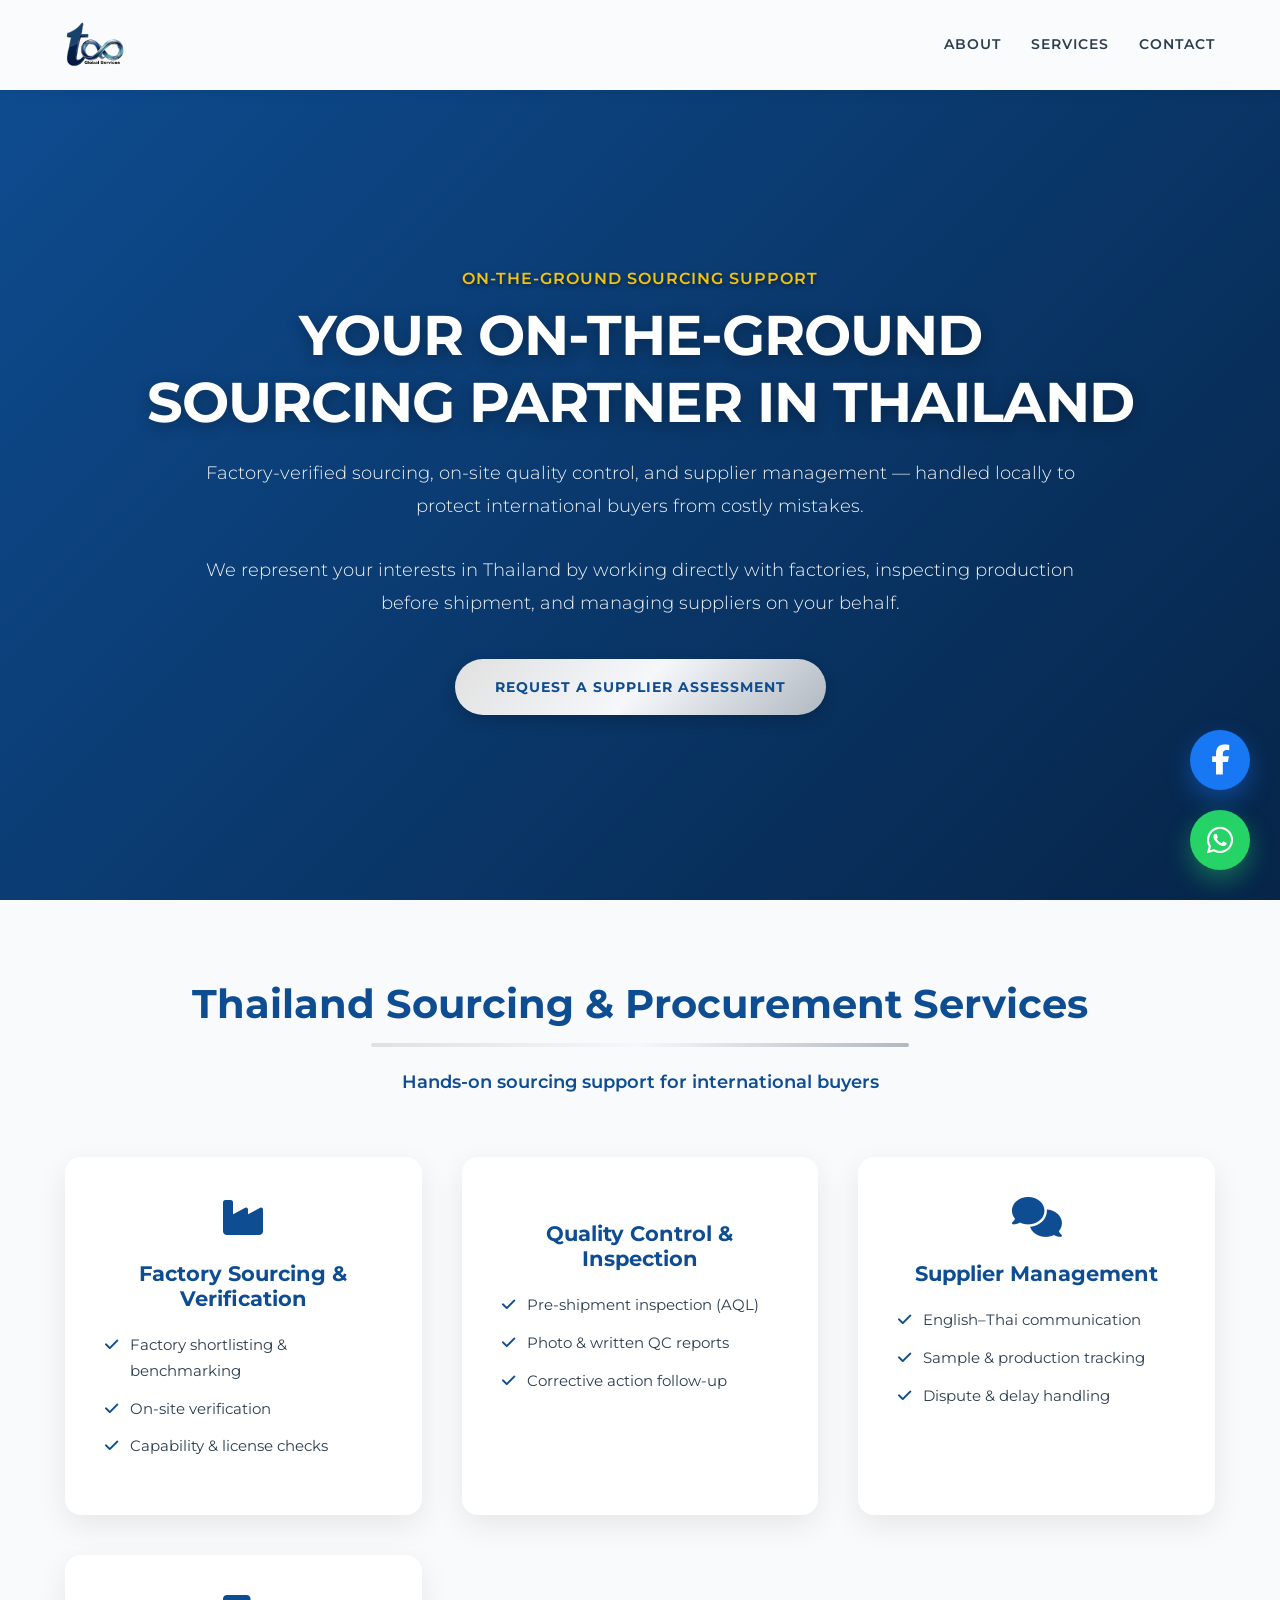
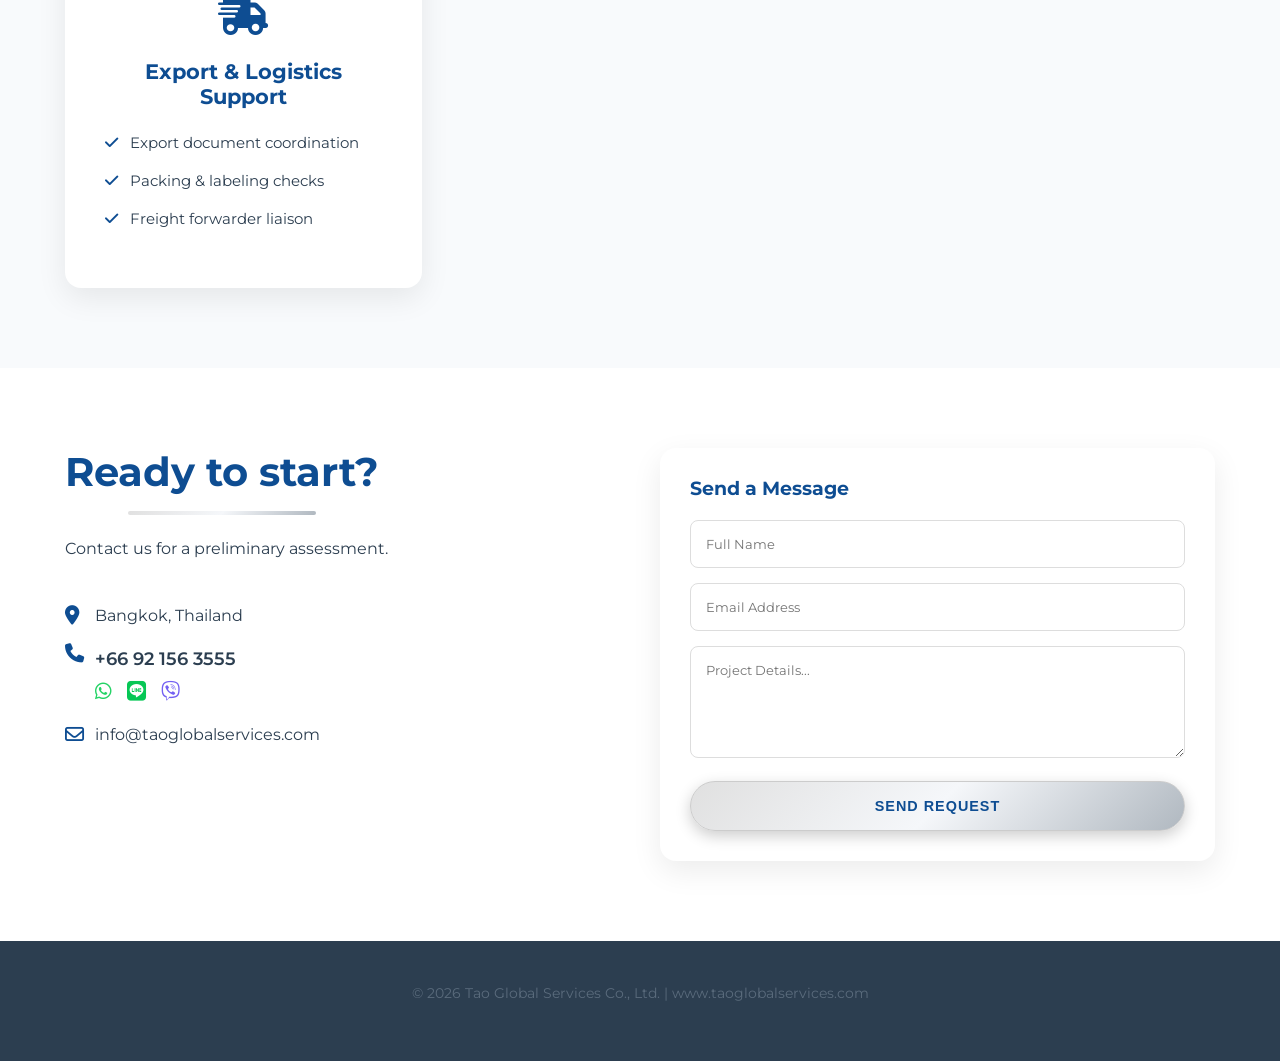
==== commit 461a306d: "Update favicon link to include versioning" ====
--- a/index.html
+++ b/index.html
@@ -20,7 +20,7 @@
     </script>
 
     <link rel="canonical" href="https://www.taoglobalservices.com/" />
-    <link rel="icon" type="image/png" href="logotab.png">
+    <link rel="icon" type="image/png" href="assets/logotab.png?v=1">
 
     <link href="https://fonts.googleapis.com/css2?family=Montserrat:wght@300;400;500;600;700&display=swap" rel="stylesheet">
     <link rel="stylesheet" href="https://cdnjs.cloudflare.com/ajax/libs/font-awesome/6.4.0/css/all.min.css">
